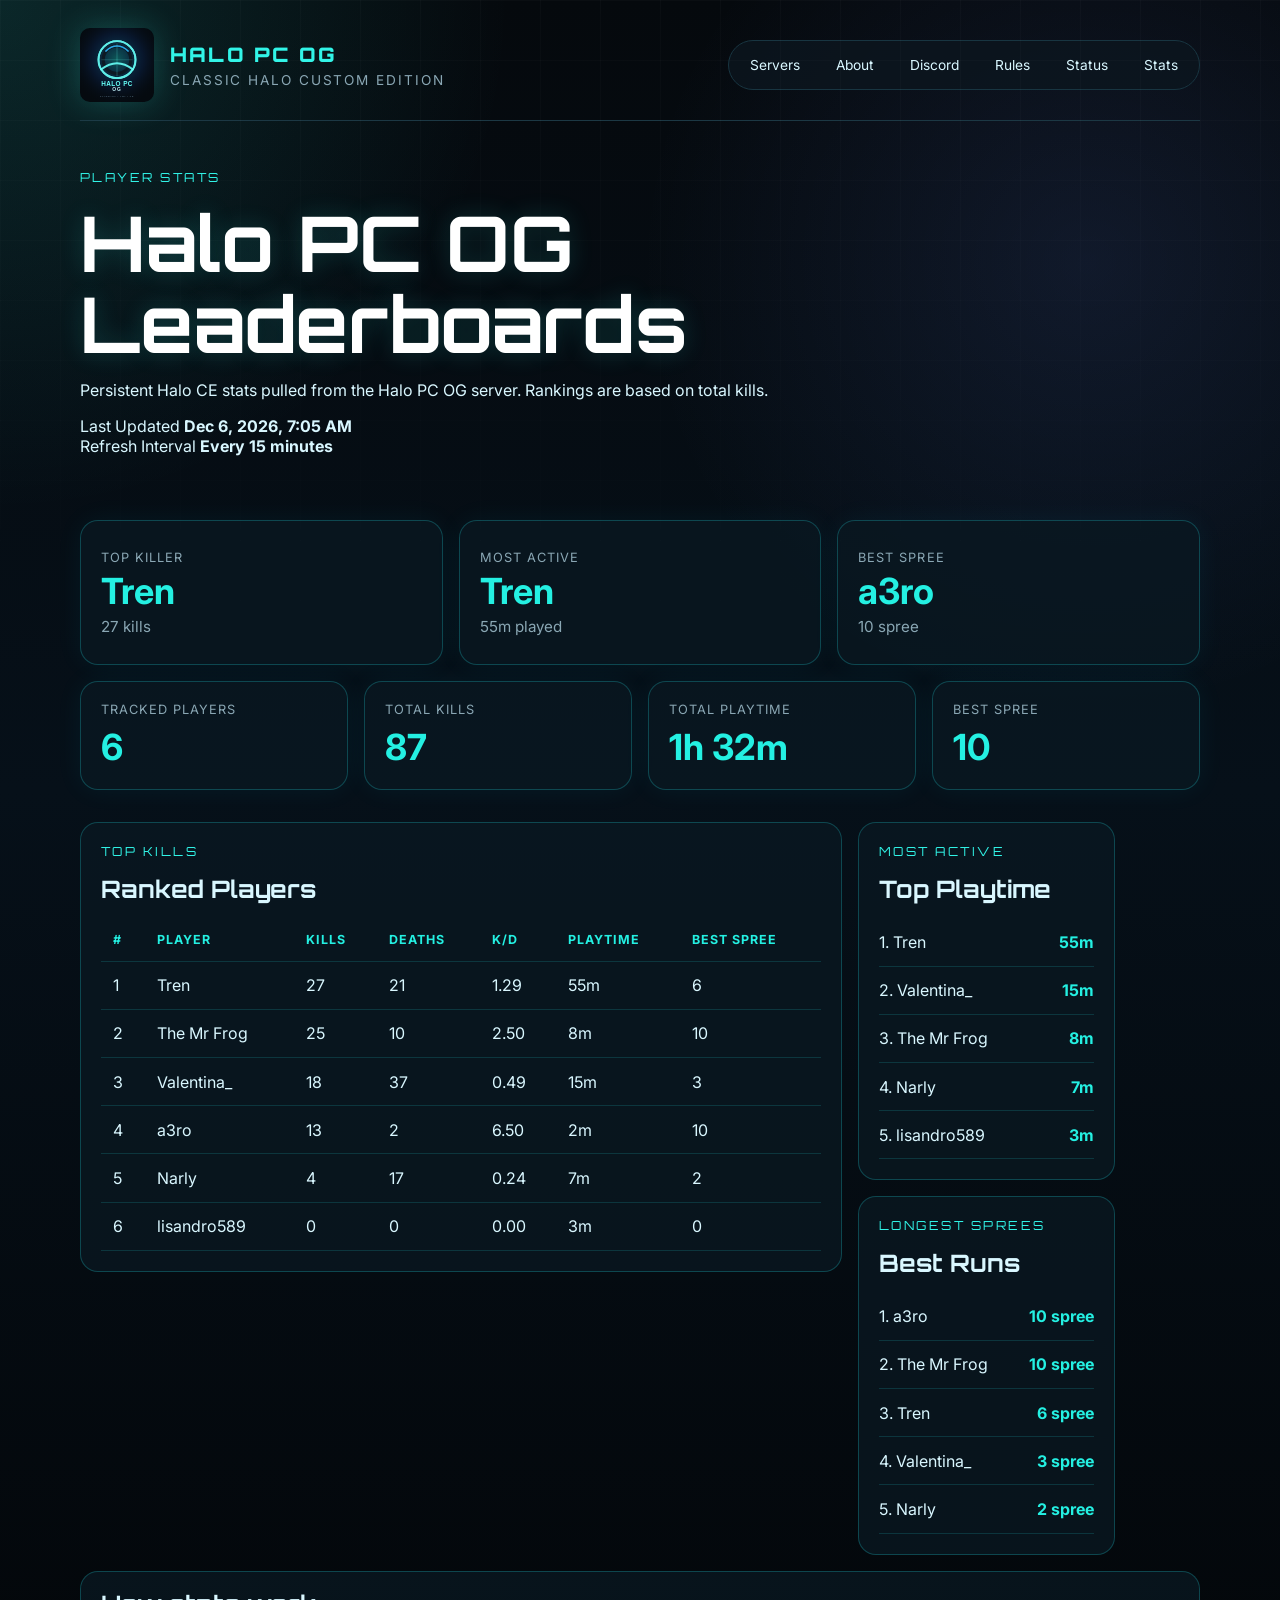
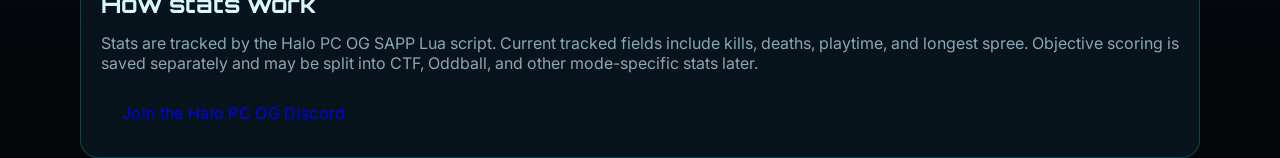
==== stats/index.html @ ada6a9de "Update index.html needed to make an adjustment to fix showing last update and next update on halopc." ====
<!DOCTYPE html>
<html lang="en">
<head>
  <meta charset="utf-8" />
  <meta name="viewport" content="width=device-width, initial-scale=1" />
  <title>Halo PC OG Stats | Halo CE Leaderboards</title>
  <meta name="description" content="Halo PC OG player stats and leaderboards for Halo Custom Edition. View top kills, playtime, longest sprees, and player rankings." />
  <link rel="icon" href="../assets/favicon.svg" type="image/svg+xml" />
  <link rel="stylesheet" href="../styles.css?v=10" />
</head>
<body>
  <div class="page">
    <header class="site-header">
      <a class="brand" href="../#home" aria-label="Halo PC OG home">
        <img src="../assets/halo-pc-og-logo.svg" alt="Halo PC OG logo" />
        <div>
          <span class="brand-title">HALO PC OG</span>
          <span class="brand-subtitle">Classic Halo Custom Edition</span>
        </div>
      </a>

      <nav class="nav">
        <a href="../#servers">Servers</a>
        <a href="../#about">About</a>
        <a href="../#discord">Discord</a>
        <a href="../#rules">Rules</a>
        <a href="../#status">Status</a>
        <a href="./">Stats</a>
      </nav>
    </header>

    <main>
      <section class="section stats-hero">
        <p class="eyebrow">PLAYER STATS</p>
        <h1>Halo PC OG Leaderboards</h1>
        <p class="section-copy">
          Persistent Halo CE stats pulled from the Halo PC OG server. Rankings are based on total kills.
        </p>

        <div class="stats-update-box" aria-label="Stats update information">
          <div>
            <span class="update-label">Last Updated</span>
            <strong id="lastUpdated">Loading...</strong>
          </div>
          <div>
            <span class="update-label">Refresh Interval</span>
            <strong>Every 15 minutes</strong>
          </div>
        </div>
      </section>

      <section class="stats-highlight-grid" aria-label="Top player highlights">
        <article class="stat-card highlight-card">
          <span class="stat-label">Top Killer</span>
          <strong id="topKillerName">-</strong>
          <span id="topKillerValue" class="stat-detail">0 kills</span>
        </article>
        <article class="stat-card highlight-card">
          <span class="stat-label">Most Active</span>
          <strong id="topPlaytimeName">-</strong>
          <span id="topPlaytimeValue" class="stat-detail">0m played</span>
        </article>
        <article class="stat-card highlight-card">
          <span class="stat-label">Best Spree</span>
          <strong id="topSpreeName">-</strong>
          <span id="topSpreeValue" class="stat-detail">0 spree</span>
        </article>
      </section>

      <section class="stats-summary-grid compact-summary" aria-label="Stats summary">
        <article class="stat-card">
          <span class="stat-label">Tracked Players</span>
          <strong id="trackedPlayers">0</strong>
        </article>
        <article class="stat-card">
          <span class="stat-label">Total Kills</span>
          <strong id="totalKills">0</strong>
        </article>
        <article class="stat-card">
          <span class="stat-label">Total Playtime</span>
          <strong id="totalPlaytime">0m</strong>
        </article>
        <article class="stat-card">
          <span class="stat-label">Best Spree</span>
          <strong id="bestSpree">0</strong>
        </article>
      </section>

      <section class="leaderboard-grid">
        <article class="panel">
          <div class="panel-heading">
            <p class="eyebrow">TOP KILLS</p>
            <h2>Ranked Players</h2>
          </div>
          <div class="table-wrap">
            <table class="stats-table">
              <thead>
                <tr>
                  <th>#</th>
                  <th>Player</th>
                  <th>Kills</th>
                  <th>Deaths</th>
                  <th>K/D</th>
                  <th>Playtime</th>
                  <th>Best Spree</th>
                </tr>
              </thead>
              <tbody id="killsTable">
                <tr><td colspan="7">Loading stats...</td></tr>
              </tbody>
            </table>
          </div>
        </article>

        <article class="panel">
          <div class="panel-heading">
            <p class="eyebrow">MOST ACTIVE</p>
            <h2>Top Playtime</h2>
          </div>
          <ol id="playtimeList" class="rank-list">
            <li>Loading stats...</li>
          </ol>
        </article>

        <article class="panel">
          <div class="panel-heading">
            <p class="eyebrow">LONGEST SPREES</p>
            <h2>Best Runs</h2>
          </div>
          <ol id="spreeList" class="rank-list">
            <li>Loading stats...</li>
          </ol>
        </article>
      </section>

      <section class="panel stats-note">
        <h2>How stats work</h2>
        <p>
          Stats are tracked by the Halo PC OG SAPP Lua script. Current tracked fields include kills,
          deaths, playtime, and longest spree. Objective scoring is saved separately and may be split
          into CTF, Oddball, and other mode-specific stats later.
        </p>
        <a class="button" href="../#discord">Join the Halo PC OG Discord</a>
      </section>
    </main>
  </div>

  <script>
    const STATS_URL = "../halopcog_stats.json";

    function formatNumber(value) {
      return new Intl.NumberFormat("en-US").format(value || 0);
    }

    function formatTime(seconds) {
      seconds = Number(seconds) || 0;
      const hours = Math.floor(seconds / 3600);
      const minutes = Math.floor((seconds % 3600) / 60);

      if (hours > 0) {
        return `${hours}h ${minutes}m`;
      }

      return `${minutes}m`;
    }

    function kd(kills, deaths) {
      kills = Number(kills) || 0;
      deaths = Number(deaths) || 0;

      if (deaths === 0 && kills > 0) return kills.toFixed(2);
      if (deaths === 0) return "0.00";

      return (kills / deaths).toFixed(2);
    }

    function toRows(data) {
      const players = data.players || {};

      return Object.entries(players).map(([name, stats]) => ({
        name,
        kills: Number(stats.kills) || 0,
        deaths: Number(stats.deaths) || 0,
        scores: Number(stats.scores) || 0,
        playtime: Number(stats.playtime) || 0,
        longest_spree: Number(stats.longest_spree) || 0
      }));
    }

    function renderStats(rows) {
      const sortedKills = [...rows].sort((a, b) => b.kills - a.kills || a.name.localeCompare(b.name));
      const sortedPlaytime = [...rows].sort((a, b) => b.playtime - a.playtime || a.name.localeCompare(b.name));
      const sortedSpree = [...rows].sort((a, b) => b.longest_spree - a.longest_spree || a.name.localeCompare(b.name));

      const totalKills = rows.reduce((sum, row) => sum + row.kills, 0);
      const totalPlaytime = rows.reduce((sum, row) => sum + row.playtime, 0);
      const bestSpree = rows.reduce((max, row) => Math.max(max, row.longest_spree), 0);

      document.getElementById("trackedPlayers").textContent = formatNumber(rows.length);
      document.getElementById("totalKills").textContent = formatNumber(totalKills);
      document.getElementById("totalPlaytime").textContent = formatTime(totalPlaytime);
      document.getElementById("bestSpree").textContent = formatNumber(bestSpree);

      const topKiller = sortedKills[0];
      const topActive = sortedPlaytime[0];
      const topSpree = sortedSpree[0];

      document.getElementById("topKillerName").textContent = topKiller ? topKiller.name : "-";
      document.getElementById("topKillerValue").textContent = topKiller ? `${formatNumber(topKiller.kills)} kills` : "0 kills";

      document.getElementById("topPlaytimeName").textContent = topActive ? topActive.name : "-";
      document.getElementById("topPlaytimeValue").textContent = topActive ? `${formatTime(topActive.playtime)} played` : "0m played";

      document.getElementById("topSpreeName").textContent = topSpree ? topSpree.name : "-";
      document.getElementById("topSpreeValue").textContent = topSpree ? `${formatNumber(topSpree.longest_spree)} spree` : "0 spree";

      const table = document.getElementById("killsTable");
      table.innerHTML = "";

      if (sortedKills.length === 0) {
        table.innerHTML = '<tr><td colspan="7">No stats recorded yet.</td></tr>';
      } else {
        sortedKills.slice(0, 25).forEach((row, index) => {
          const tr = document.createElement("tr");
          tr.innerHTML = `
            <td>${index + 1}</td>
            <td>${row.name}</td>
            <td>${formatNumber(row.kills)}</td>
            <td>${formatNumber(row.deaths)}</td>
            <td>${kd(row.kills, row.deaths)}</td>
            <td>${formatTime(row.playtime)}</td>
            <td>${formatNumber(row.longest_spree)}</td>
          `;
          table.appendChild(tr);
        });
      }

      renderRankList("playtimeList", sortedPlaytime, row => formatTime(row.playtime));
      renderRankList("spreeList", sortedSpree, row => `${formatNumber(row.longest_spree)} spree`);
    }

    function renderRankList(id, rows, valueFormatter) {
      const list = document.getElementById(id);
      list.innerHTML = "";

      if (rows.length === 0) {
        const li = document.createElement("li");
        li.textContent = "No stats recorded yet.";
        list.appendChild(li);
        return;
      }

      rows.slice(0, 5).forEach((row, index) => {
        const li = document.createElement("li");
        li.innerHTML = `<span>${index + 1}. ${row.name}</span><strong>${valueFormatter(row)}</strong>`;
        list.appendChild(li);
      });
    }

    function renderLastUpdated(response) {
      const lastModified = response.headers.get("Last-Modified");
      const target = document.getElementById("lastUpdated");

      if (!target) return;

      if (lastModified) {
        const date = new Date(lastModified);
        target.textContent = date.toLocaleString(undefined, {
          year: "numeric",
          month: "short",
          day: "numeric",
          hour: "numeric",
          minute: "2-digit"
        });
      } else {
        target.textContent = "Recently";
      }
    }

    fetch(STATS_URL, { cache: "no-store" })
      .then(response => {
        if (!response.ok) {
          throw new Error("Could not load halopcog_stats.json");
        }

        renderLastUpdated(response);
        return response.json();
      })
      .then(data => renderStats(toRows(data)))
      .catch(error => {
        const lastUpdated = document.getElementById("lastUpdated");
        if (lastUpdated) {
          lastUpdated.textContent = "Unavailable";
        }

        document.getElementById("killsTable").innerHTML = '<tr><td colspan="7">Stats could not be loaded yet.</td></tr>';
        document.getElementById("playtimeList").innerHTML = "<li>Stats could not be loaded yet.</li>";
        document.getElementById("spreeList").innerHTML = "<li>Stats could not be loaded yet.</li>";
        console.error(error);
      });
  </script>
</body>
</html>
---- styles.css ----
@import url('https://fonts.googleapis.com/css2?family=Orbitron:wght@500;700;900&family=Inter:wght@400;500;700;800&display=swap');

:root{--bg:#05090d;--panel:#0b131a;--panel-2:#101b25;--border:#1d5663;--border-soft:#183541;--cyan:#31f4e7;--cyan-2:#2aaee8;--blue:#6d8cff;--text:#d9f7ff;--muted:#8aa7b4;--white:#ffffff}
*{box-sizing:border-box}
html{scroll-behavior:smooth}
body{margin:0;background:radial-gradient(circle at top left,rgba(49,244,231,.13),transparent 32rem),radial-gradient(circle at 85% 15%,rgba(109,140,255,.11),transparent 28rem),linear-gradient(180deg,#05090d 0%,#061019 45%,#030609 100%);color:var(--text);font-family:Inter,system-ui,-apple-system,Segoe UI,sans-serif;min-height:100vh}
body:before{content:"";position:fixed;inset:0;pointer-events:none;background-image:linear-gradient(rgba(255,255,255,.03) 1px,transparent 1px),linear-gradient(90deg,rgba(255,255,255,.03) 1px,transparent 1px);background-size:60px 60px;mask-image:linear-gradient(to bottom,rgba(0,0,0,.7),transparent 80%)}
.page{width:min(1120px,calc(100% - 32px));margin:0 auto}
.site-header{display:flex;align-items:center;justify-content:space-between;padding:28px 0 18px;border-bottom:1px solid var(--border-soft)}
.brand{display:flex;gap:16px;align-items:center;color:inherit;text-decoration:none}
.brand img{width:74px;height:74px;filter:drop-shadow(0 0 16px rgba(49,244,231,.22))}
.brand-title{display:block;color:var(--cyan);font-family:Orbitron,sans-serif;font-weight:900;letter-spacing:.11em;font-size:1.25rem}
.brand-subtitle{display:block;color:var(--muted);margin-top:5px;font-size:.85rem;text-transform:uppercase;letter-spacing:.14em}
.nav{display:flex;align-items:center;gap:8px;background:rgba(12,22,31,.8);border:1px solid var(--border-soft);padding:7px;border-radius:999px}
.nav a{color:var(--text);text-decoration:none;padding:9px 14px;border-radius:999px;font-size:.86rem;transition:.18s ease;white-space:nowrap}
.nav a:hover{background:rgba(49,244,231,.14);color:var(--cyan)}
.hero{padding:54px 0 38px}
.hero-wide .hero-copy{max-width:100%;width:100%}
.hero-copy{border:1px solid var(--border);background:linear-gradient(135deg,rgba(11,19,26,.92),rgba(10,16,23,.72));border-radius:22px;padding:42px;box-shadow:0 0 0 1px rgba(49,244,231,.04),0 24px 70px rgba(0,0,0,.35)}
.eyebrow{color:var(--cyan);text-transform:uppercase;letter-spacing:.2em;font-family:Orbitron,sans-serif;font-size:.78rem;margin:0 0 18px}
h1,h2,h3{font-family:Orbitron,sans-serif;line-height:1.05;margin:0}
h1{font-size:clamp(2.4rem,6vw,5rem);color:var(--white);text-shadow:0 0 24px rgba(49,244,231,.18)}
.lead{max-width:720px;color:#b9d2dc;font-size:1.12rem;line-height:1.7;margin:22px 0 0}
.actions{display:flex;gap:14px;flex-wrap:wrap;margin-top:30px}
.actions.compact{margin-top:18px}
.button{display:inline-flex;align-items:center;justify-content:center;text-decoration:none;border-radius:999px;padding:13px 20px;font-weight:800;letter-spacing:.02em;border:1px solid transparent;cursor:pointer;font:inherit}
.button.primary{background:linear-gradient(135deg,var(--cyan),var(--cyan-2));color:#031014;box-shadow:0 0 24px rgba(49,244,231,.22)}
.button.secondary{border-color:var(--border);color:var(--text);background:rgba(255,255,255,.03)}
.server-card,.feature,.panel,.discord-cta{border:1px solid var(--border-soft);background:linear-gradient(180deg,rgba(16,27,37,.88),rgba(8,14,20,.9));border-radius:18px}
.hint,.muted{color:var(--muted);line-height:1.55}
.section{padding:32px 0}
.section-heading{margin-bottom:20px}
.section-heading span{color:var(--blue);font-family:Orbitron,sans-serif;text-transform:uppercase;letter-spacing:.14em;font-weight:800;font-size:.86rem}
.section-heading h2{margin-top:8px;color:var(--text);font-size:clamp(1.6rem,3vw,2.4rem)}
.status-layout,.server-grid,.discord-layout{display:grid;grid-template-columns:1.1fr .9fr;gap:18px;align-items:start}
.server-card{padding:24px}
.server-card h3{color:var(--cyan);margin-bottom:10px}
.server-card.ghost{opacity:.78;border-style:dashed}
.tracker-card{overflow:hidden}
.gt-banner{display:inline-block;max-width:100%;margin-top:14px;border-radius:10px;overflow:hidden;border:1px solid var(--border-soft);background:#050b10}
.gt-banner img{display:block;max-width:100%;height:auto}
.server-ip-row{display:flex;gap:12px;align-items:center;flex-wrap:wrap;margin-top:16px;color:var(--muted)}
.server-ip-row code{color:var(--cyan);background:#050b10;border:1px solid var(--border-soft);border-radius:999px;padding:8px 12px;font-family:Consolas,monospace}
dl{display:grid;gap:12px;margin:18px 0 0}
dl div{display:flex;justify-content:space-between;gap:16px;border-top:1px solid var(--border-soft);padding-top:12px}
dt{color:var(--muted)}
dd{margin:0;text-align:right;color:var(--text);font-weight:700}
.panel{padding:30px}
.copy-block{color:#bfd8e2;line-height:1.75;font-size:1.02rem}
.copy-block p:first-child{color:var(--cyan);font-weight:800}
.feature-grid{display:grid;grid-template-columns:repeat(3,1fr);gap:16px}
.feature{padding:22px;min-height:145px}
.feature strong{display:block;color:var(--cyan);font-family:Orbitron,sans-serif;margin-bottom:12px}
.feature span{color:var(--muted);line-height:1.55}
.discord-section .server-card{min-height:260px}
.discord-widget{width:100%;min-height:500px;border:1px solid var(--border-soft);border-radius:18px;background:#101319}
.rules{display:grid;gap:10px;color:#bfd8e2}
.rules p{margin:0;border-left:3px solid var(--cyan);padding:8px 0 8px 14px;background:rgba(49,244,231,.04)}
.discord-cta{text-align:center;padding:44px 24px;margin:34px 0 22px}
.discord-cta h2{font-size:2rem}
.discord-cta p{color:var(--muted);max-width:620px;margin:14px auto 24px;line-height:1.65}
.footer{display:flex;justify-content:space-between;gap:16px;border-top:1px solid var(--border-soft);padding:24px 0 36px;color:var(--muted);font-size:.9rem}
@media (max-width:860px){.site-header{align-items:flex-start;flex-direction:column;gap:18px}.nav{width:100%;overflow:auto;justify-content:flex-start}.hero-copy{padding:30px}.status-layout,.server-grid,.feature-grid,.discord-layout{grid-template-columns:1fr}dl div{flex-direction:column;gap:4px}dd{text-align:left}}
@media (max-width:520px){.page{width:min(100% - 20px,1120px)}.brand img{width:58px;height:58px}.brand-title{font-size:1rem}.hero-copy,.panel{padding:22px}}


/* Stats page */
.stats-hero {
  padding-top: 3rem;
}

.stats-summary-grid {
  display: grid;
  grid-template-columns: repeat(4, minmax(0, 1fr));
  gap: 1rem;
  margin: 2rem 0;
}

.stat-card {
  border: 1px solid rgba(32, 220, 226, 0.25);
  background: rgba(10, 24, 34, 0.75);
  border-radius: 18px;
  padding: 1.25rem;
  box-shadow: 0 0 28px rgba(0, 224, 255, 0.06);
}

.stat-label {
  display: block;
  color: var(--muted, #9fb8c8);
  font-size: 0.8rem;
  letter-spacing: 0.08em;
  text-transform: uppercase;
  margin-bottom: 0.5rem;
}

.stat-card strong {
  color: var(--accent, #24f0e2);
  font-size: clamp(1.5rem, 3vw, 2.25rem);
}

.leaderboard-grid {
  display: grid;
  grid-template-columns: 1.35fr 0.75fr;
  gap: 1rem;
  align-items: start;
}

.leaderboard-grid .panel:first-child {
  grid-row: span 2;
}

.panel {
  border: 1px solid rgba(32, 220, 226, 0.25);
  background: rgba(10, 24, 34, 0.75);
  border-radius: 18px;
  padding: 1.25rem;
}

.panel-heading h2 {
  margin: 0 0 1rem;
}

.table-wrap {
  overflow-x: auto;
}

.stats-table {
  width: 100%;
  border-collapse: collapse;
  min-width: 720px;
}

.stats-table th,
.stats-table td {
  padding: 0.85rem 0.75rem;
  text-align: left;
  border-bottom: 1px solid rgba(32, 220, 226, 0.16);
}

.stats-table th {
  color: var(--accent, #24f0e2);
  font-size: 0.78rem;
  letter-spacing: 0.08em;
  text-transform: uppercase;
}

.stats-table td {
  color: var(--text, #e7fbff);
}

.rank-list {
  list-style: none;
  padding: 0;
  margin: 0;
}

.rank-list li {
  display: flex;
  justify-content: space-between;
  gap: 1rem;
  border-bottom: 1px solid rgba(32, 220, 226, 0.16);
  padding: 0.85rem 0;
  color: var(--text, #e7fbff);
}

.rank-list li strong {
  color: var(--accent, #24f0e2);
  white-space: nowrap;
}

.stats-note {
  margin-top: 1rem;
}

.stats-note p {
  color: var(--muted, #9fb8c8);
}

@media (max-width: 900px) {
  .stats-summary-grid,
  .leaderboard-grid {
    grid-template-columns: 1fr;
  }

  .leaderboard-grid .panel:first-child {
    grid-row: auto;
  }
}


.stats-highlight-grid {
  display: grid;
  grid-template-columns: repeat(3, minmax(0, 1fr));
  gap: 1rem;
  margin: 2rem 0 1rem;
}

.highlight-card {
  min-height: 145px;
  display: flex;
  flex-direction: column;
  justify-content: center;
}

.highlight-card strong {
  display: block;
  margin-bottom: 0.4rem;
  line-height: 1.05;
}

.stat-detail {
  color: var(--muted, #9fb8c8);
  font-size: 0.95rem;
}

.compact-summary {
  margin-top: 1rem;
}

@media (max-width: 900px) {
  .stats-highlight-grid {
    grid-template-columns: 1fr;
  }

.stats-update-box {
    margin: 20px 0;
    padding: 12px 18px;
    border: 1px solid rgba(0,255,255,.2);
    border-radius: 8px;
    background: rgba(0,255,255,.03);
    color: #bff;
    font-size: 14px;
    line-height: 1.8;
}
}
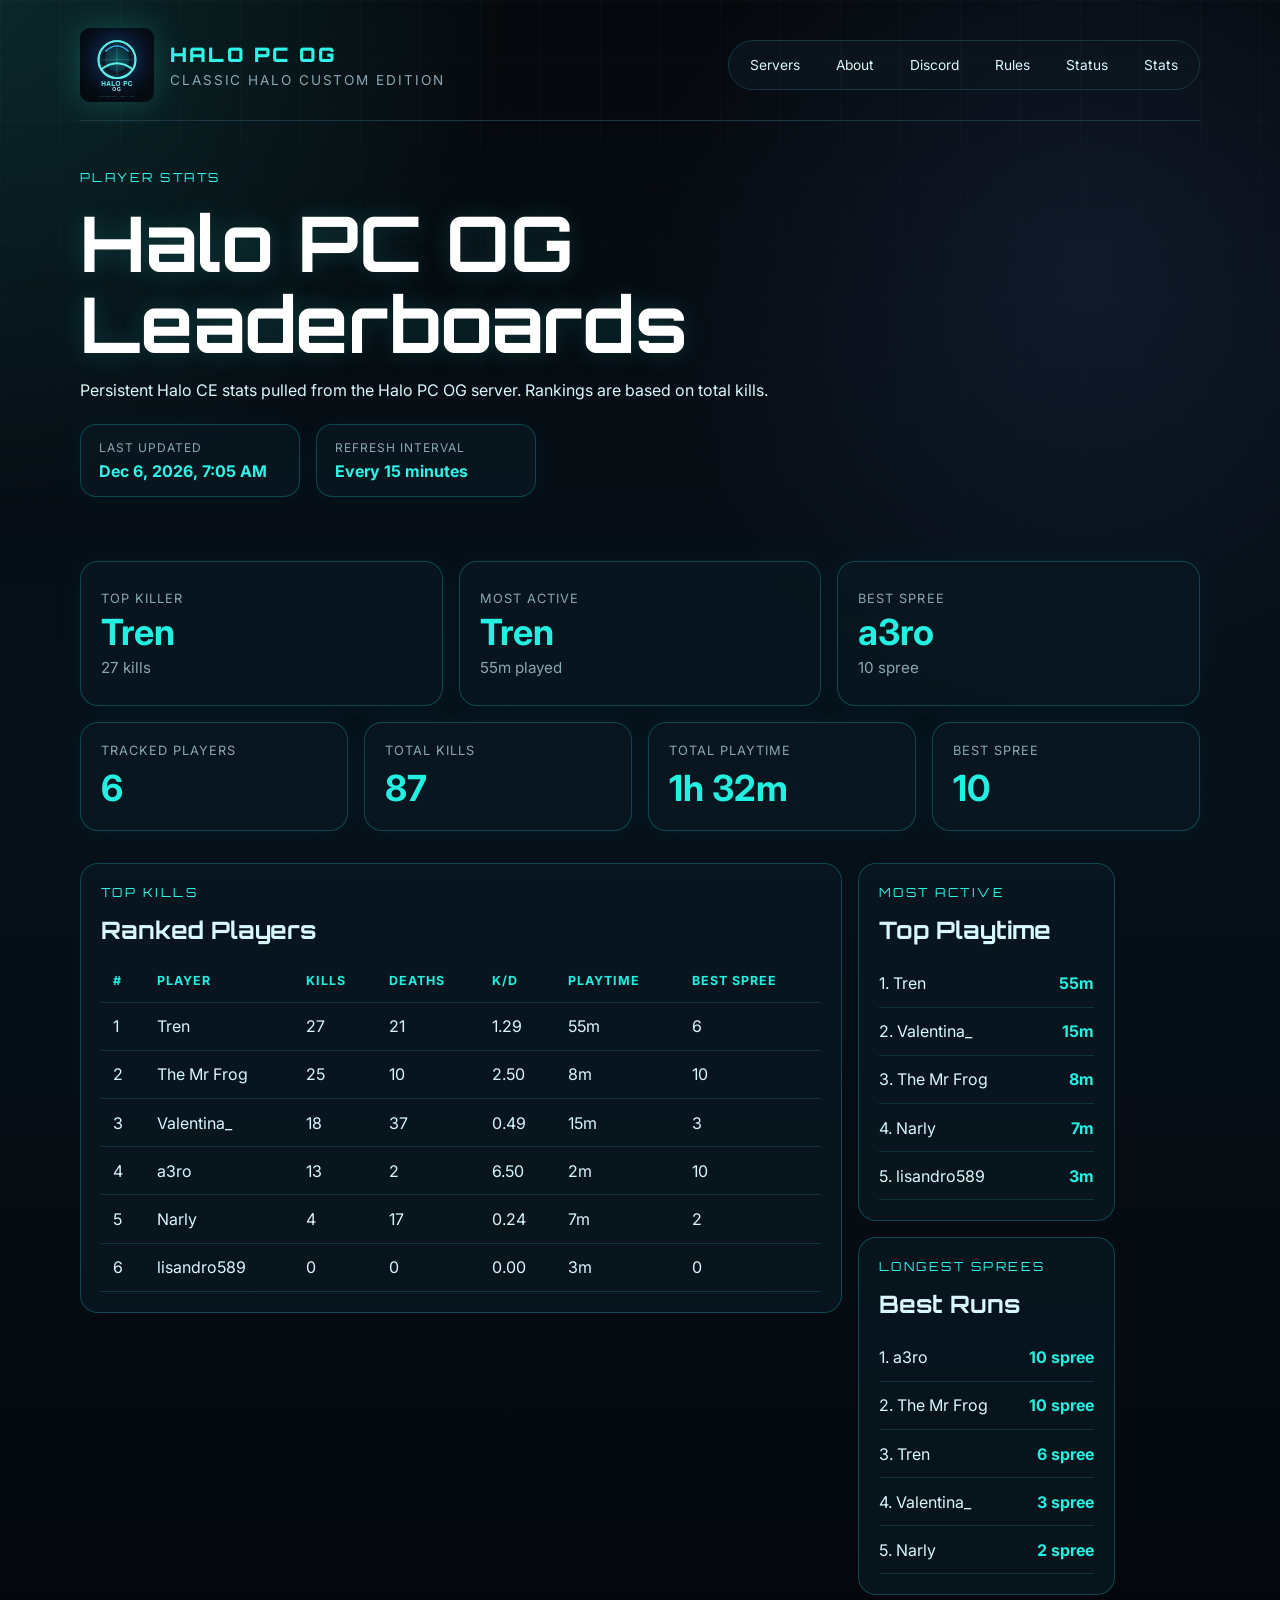
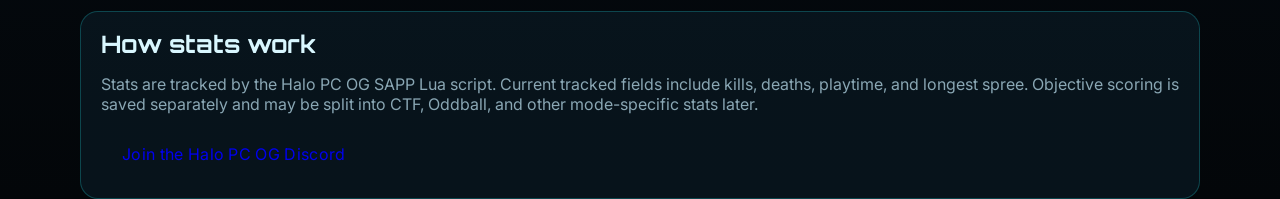
==== commit a09c0562: "Update index.html changed to update cache for css formatting." ====
--- a/stats/index.html
+++ b/stats/index.html
@@ -6,7 +6,7 @@
   <title>Halo PC OG Stats | Halo CE Leaderboards</title>
   <meta name="description" content="Halo PC OG player stats and leaderboards for Halo Custom Edition. View top kills, playtime, longest sprees, and player rankings." />
   <link rel="icon" href="../assets/favicon.svg" type="image/svg+xml" />
-  <link rel="stylesheet" href="../styles.css?v=10" />
+  <link rel="stylesheet" href="../styles.css?v=12" />
 </head>
 <body>
   <div class="page">
--- a/styles.css
+++ b/styles.css
@@ -221,15 +221,46 @@
   .stats-highlight-grid {
     grid-template-columns: 1fr;
   }
+}
+
 
 .stats-update-box {
-    margin: 20px 0;
-    padding: 12px 18px;
-    border: 1px solid rgba(0,255,255,.2);
-    border-radius: 8px;
-    background: rgba(0,255,255,.03);
-    color: #bff;
-    font-size: 14px;
-    line-height: 1.8;
-}
-}
+  display: flex;
+  gap: 1rem;
+  flex-wrap: wrap;
+  margin: 1.5rem 0 0;
+}
+
+.stats-update-box > div {
+  border: 1px solid rgba(32, 220, 226, 0.25);
+  background: rgba(10, 24, 34, 0.75);
+  border-radius: 16px;
+  padding: 0.95rem 1.15rem;
+  min-width: 220px;
+  box-shadow: 0 0 24px rgba(0, 224, 255, 0.05);
+}
+
+.update-label {
+  display: block;
+  color: var(--muted, #9fb8c8);
+  font-size: 0.75rem;
+  letter-spacing: 0.08em;
+  text-transform: uppercase;
+  margin-bottom: 0.35rem;
+}
+
+.stats-update-box strong {
+  color: var(--cyan, #31f4e7);
+  font-size: 1rem;
+}
+
+@media (max-width: 520px) {
+  .stats-update-box {
+    flex-direction: column;
+  }
+
+  .stats-update-box > div {
+    width: 100%;
+    min-width: 0;
+  }
+}
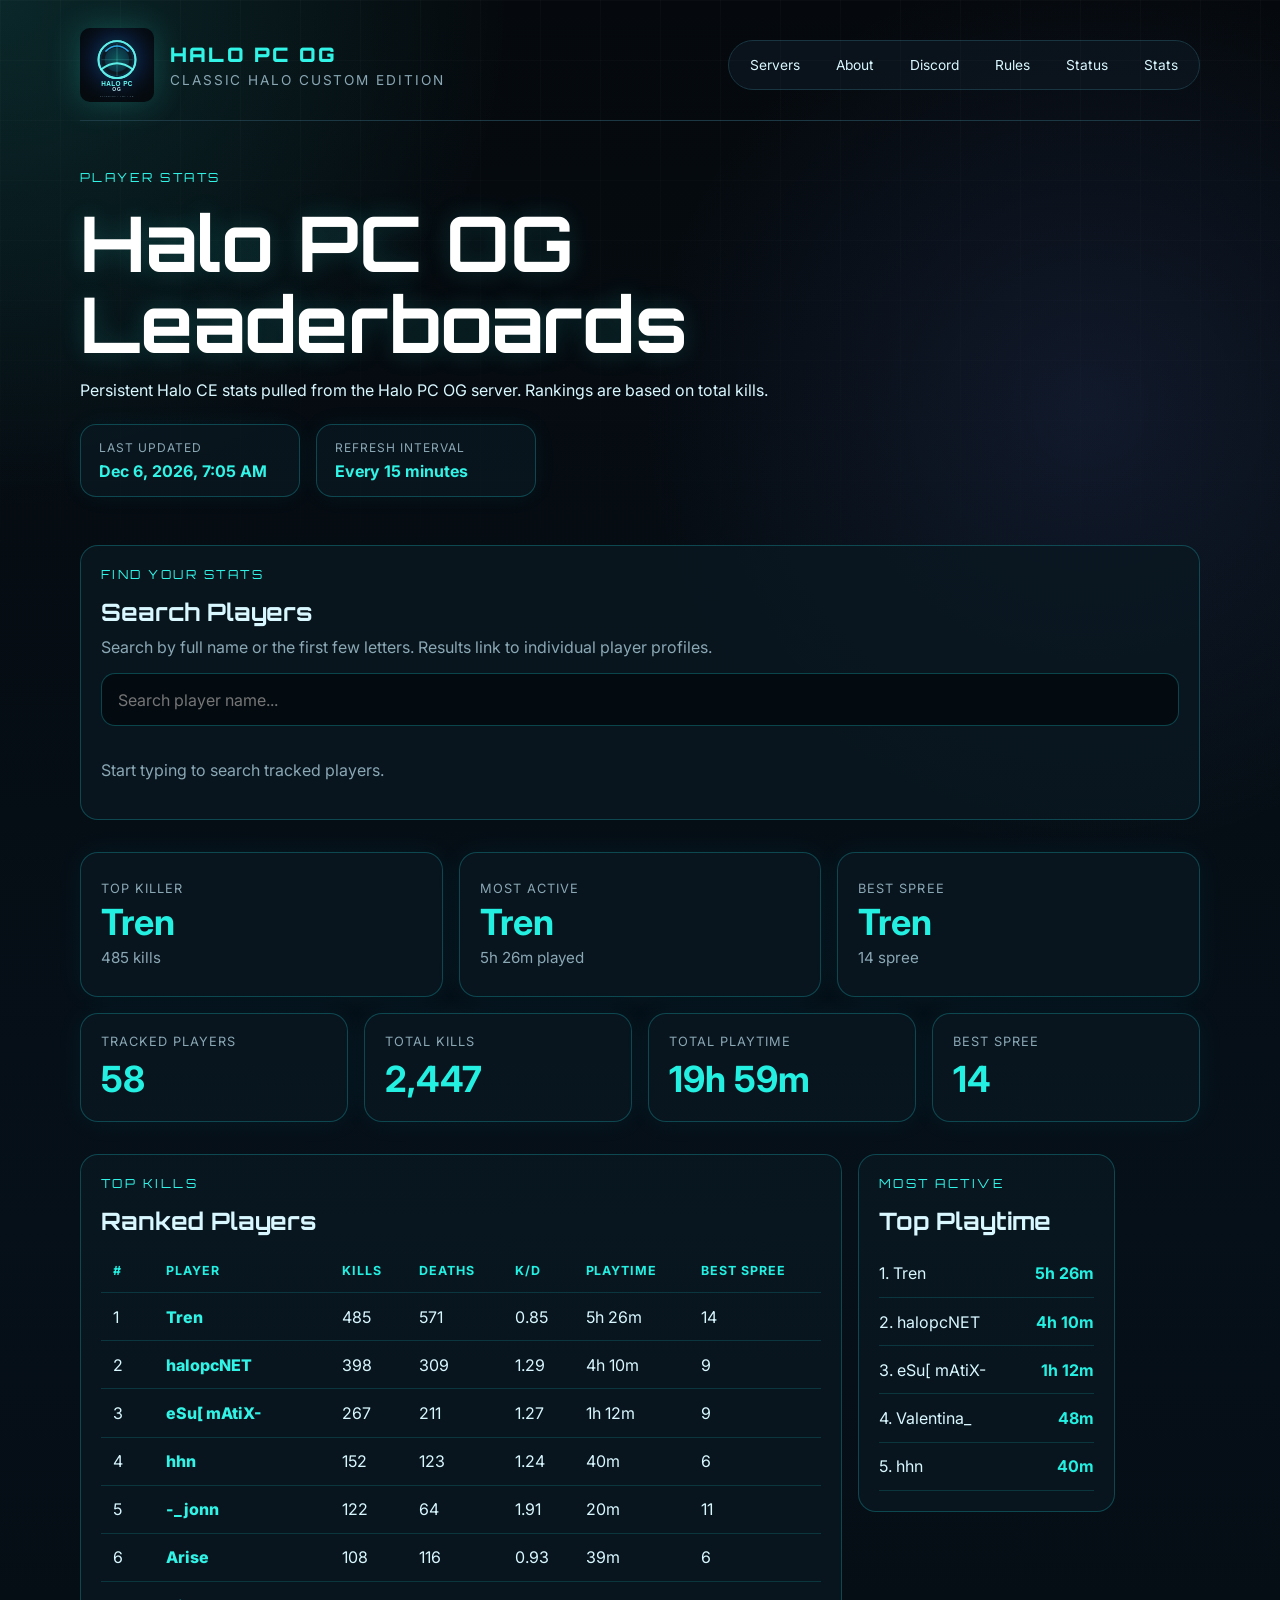
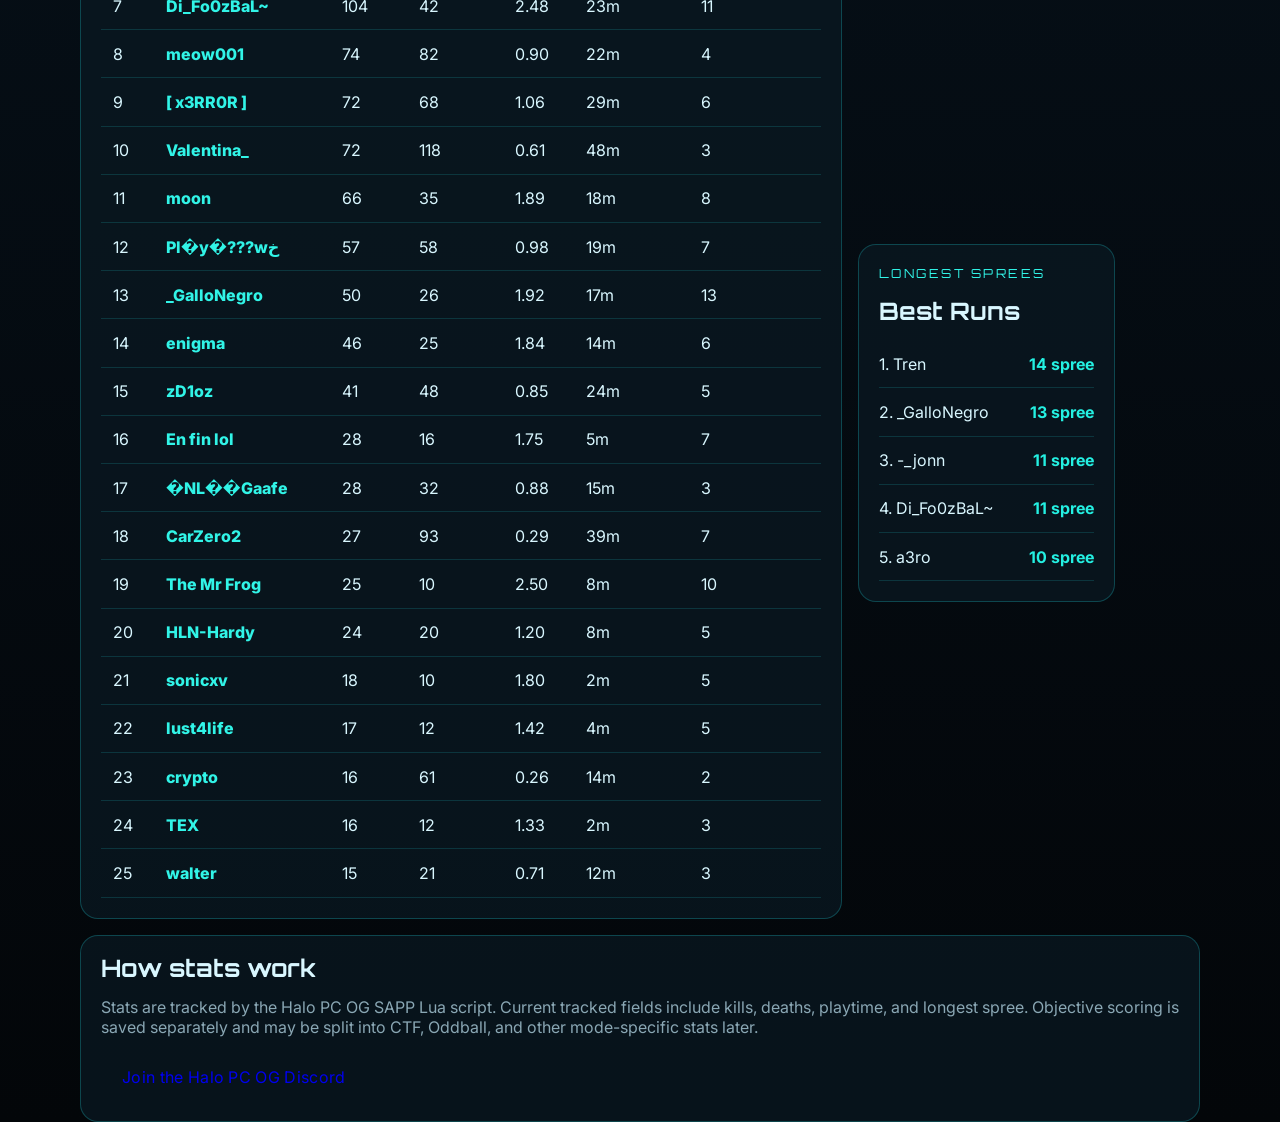
==== commit 7e4bb1d8: "Add files via upload" ====
--- a/stats/index.html
+++ b/stats/index.html
@@ -6,7 +6,7 @@
   <title>Halo PC OG Stats | Halo CE Leaderboards</title>
   <meta name="description" content="Halo PC OG player stats and leaderboards for Halo Custom Edition. View top kills, playtime, longest sprees, and player rankings." />
   <link rel="icon" href="../assets/favicon.svg" type="image/svg+xml" />
-  <link rel="stylesheet" href="../styles.css?v=12" />
+  <link rel="stylesheet" href="../styles.css?v=13" />
 </head>
 <body>
   <div class="page">
@@ -46,6 +46,22 @@
             <span class="update-label">Refresh Interval</span>
             <strong>Every 15 minutes</strong>
           </div>
+        </div>
+      </section>
+
+      <section class="panel player-search-panel" aria-label="Player search">
+        <div class="panel-heading">
+          <p class="eyebrow">FIND YOUR STATS</p>
+          <h2>Search Players</h2>
+        </div>
+        <p class="search-help">
+          Search by full name or the first few letters. Results link to individual player profiles.
+        </p>
+        <div class="player-search-row">
+          <input id="playerSearch" class="player-search-input" type="search" placeholder="Search player name..." autocomplete="off" />
+        </div>
+        <div id="playerSearchResults" class="player-search-results">
+          <p class="muted">Start typing to search tracked players.</p>
         </div>
       </section>
 
@@ -174,6 +190,19 @@
       return (kills / deaths).toFixed(2);
     }
 
+    function escapeHtml(value) {
+      return String(value)
+        .replaceAll("&", "&amp;")
+        .replaceAll("<", "&lt;")
+        .replaceAll(">", "&gt;")
+        .replaceAll('"', "&quot;")
+        .replaceAll("'", "&#039;");
+    }
+
+    function playerProfileUrl(name) {
+      return "./player/?name=" + encodeURIComponent(name);
+    }
+
     function toRows(data) {
       const players = data.players || {};
 
@@ -224,7 +253,7 @@
           const tr = document.createElement("tr");
           tr.innerHTML = `
             <td>${index + 1}</td>
-            <td>${row.name}</td>
+            <td><a class="player-link" href="${playerProfileUrl(row.name)}">${escapeHtml(row.name)}</a></td>
             <td>${formatNumber(row.kills)}</td>
             <td>${formatNumber(row.deaths)}</td>
             <td>${kd(row.kills, row.deaths)}</td>
@@ -237,6 +266,48 @@
 
       renderRankList("playtimeList", sortedPlaytime, row => formatTime(row.playtime));
       renderRankList("spreeList", sortedSpree, row => `${formatNumber(row.longest_spree)} spree`);
+      setupPlayerSearch(rows);
+    }
+
+    function setupPlayerSearch(rows) {
+      const input = document.getElementById("playerSearch");
+      const results = document.getElementById("playerSearchResults");
+
+      if (!input || !results) return;
+
+      function render(query) {
+        const q = query.trim().toLowerCase();
+
+        if (!q) {
+          results.innerHTML = '<p class="muted">Start typing to search tracked players.</p>';
+          return;
+        }
+
+        const startsWith = rows
+          .filter(row => row.name.toLowerCase().startsWith(q))
+          .sort((a, b) => a.name.localeCompare(b.name));
+
+        const contains = rows
+          .filter(row => !row.name.toLowerCase().startsWith(q) && row.name.toLowerCase().includes(q))
+          .sort((a, b) => a.name.localeCompare(b.name));
+
+        const matches = [...startsWith, ...contains].slice(0, 15);
+
+        if (matches.length === 0) {
+          results.innerHTML = '<p class="muted">No matching players found.</p>';
+          return;
+        }
+
+        results.innerHTML = matches.map(row => `
+          <a class="player-result" href="${playerProfileUrl(row.name)}">
+            <span class="player-result-name">${escapeHtml(row.name)}</span>
+            <span>${formatNumber(row.kills)} kills</span>
+            <span>${formatTime(row.playtime)}</span>
+          </a>
+        `).join("");
+      }
+
+      input.addEventListener("input", event => render(event.target.value));
     }
 
     function renderRankList(id, rows, valueFormatter) {
@@ -277,7 +348,7 @@
       }
     }
 
-    fetch(STATS_URL, { cache: "no-store" })
+    fetch(STATS_URL + "?v=" + Date.now(), { cache: "no-store" })
       .then(response => {
         if (!response.ok) {
           throw new Error("Could not load halopcog_stats.json");
--- a/styles.css
+++ b/styles.css
@@ -264,3 +264,127 @@
     min-width: 0;
   }
 }
+
+
+.player-search-panel {
+  margin: 1rem 0 2rem;
+}
+
+.search-help {
+  color: var(--muted, #9fb8c8);
+  margin: -0.25rem 0 1rem;
+}
+
+.player-search-row {
+  display: flex;
+  gap: 0.75rem;
+  margin-bottom: 1rem;
+}
+
+.player-search-input {
+  width: 100%;
+  border: 1px solid rgba(32, 220, 226, 0.28);
+  background: rgba(3, 10, 16, 0.85);
+  color: var(--text, #e7fbff);
+  border-radius: 14px;
+  padding: 0.95rem 1rem;
+  font: inherit;
+  outline: none;
+}
+
+.player-search-input:focus {
+  border-color: var(--cyan, #31f4e7);
+  box-shadow: 0 0 0 3px rgba(49, 244, 231, 0.08);
+}
+
+.player-search-results {
+  display: grid;
+  gap: 0.6rem;
+}
+
+.player-result {
+  display: grid;
+  grid-template-columns: 1fr auto auto;
+  gap: 1rem;
+  align-items: center;
+  border: 1px solid rgba(32, 220, 226, 0.18);
+  background: rgba(10, 24, 34, 0.48);
+  border-radius: 14px;
+  padding: 0.85rem 1rem;
+  color: var(--text, #e7fbff);
+  text-decoration: none;
+}
+
+.player-result:hover {
+  border-color: rgba(49, 244, 231, 0.5);
+  background: rgba(49, 244, 231, 0.07);
+}
+
+.player-result-name,
+.player-link {
+  color: var(--cyan, #31f4e7);
+  font-weight: 800;
+  text-decoration: none;
+}
+
+.player-link:hover {
+  text-decoration: underline;
+}
+
+.player-profile-hero h1 {
+  word-break: break-word;
+}
+
+.profile-stat-grid {
+  display: grid;
+  grid-template-columns: repeat(3, minmax(0, 1fr));
+  gap: 1rem;
+  margin: 1rem 0;
+}
+
+.profile-rank-grid {
+  grid-template-columns: 1fr 1fr;
+}
+
+.profile-rank-grid .panel:first-child {
+  grid-row: auto;
+}
+
+.profile-rank-list {
+  display: grid;
+  gap: 0.85rem;
+}
+
+.profile-rank-list div {
+  display: flex;
+  justify-content: space-between;
+  gap: 1rem;
+  border-bottom: 1px solid rgba(32, 220, 226, 0.16);
+  padding-bottom: 0.85rem;
+}
+
+.profile-rank-list span {
+  color: var(--muted, #9fb8c8);
+}
+
+.profile-rank-list strong {
+  color: var(--cyan, #31f4e7);
+}
+
+.similar-player-list {
+  display: grid;
+  gap: 0.6rem;
+  margin: 1rem 0;
+}
+
+@media (max-width: 900px) {
+  .profile-stat-grid,
+  .profile-rank-grid {
+    grid-template-columns: 1fr;
+  }
+
+  .player-result {
+    grid-template-columns: 1fr;
+    gap: 0.35rem;
+  }
+}
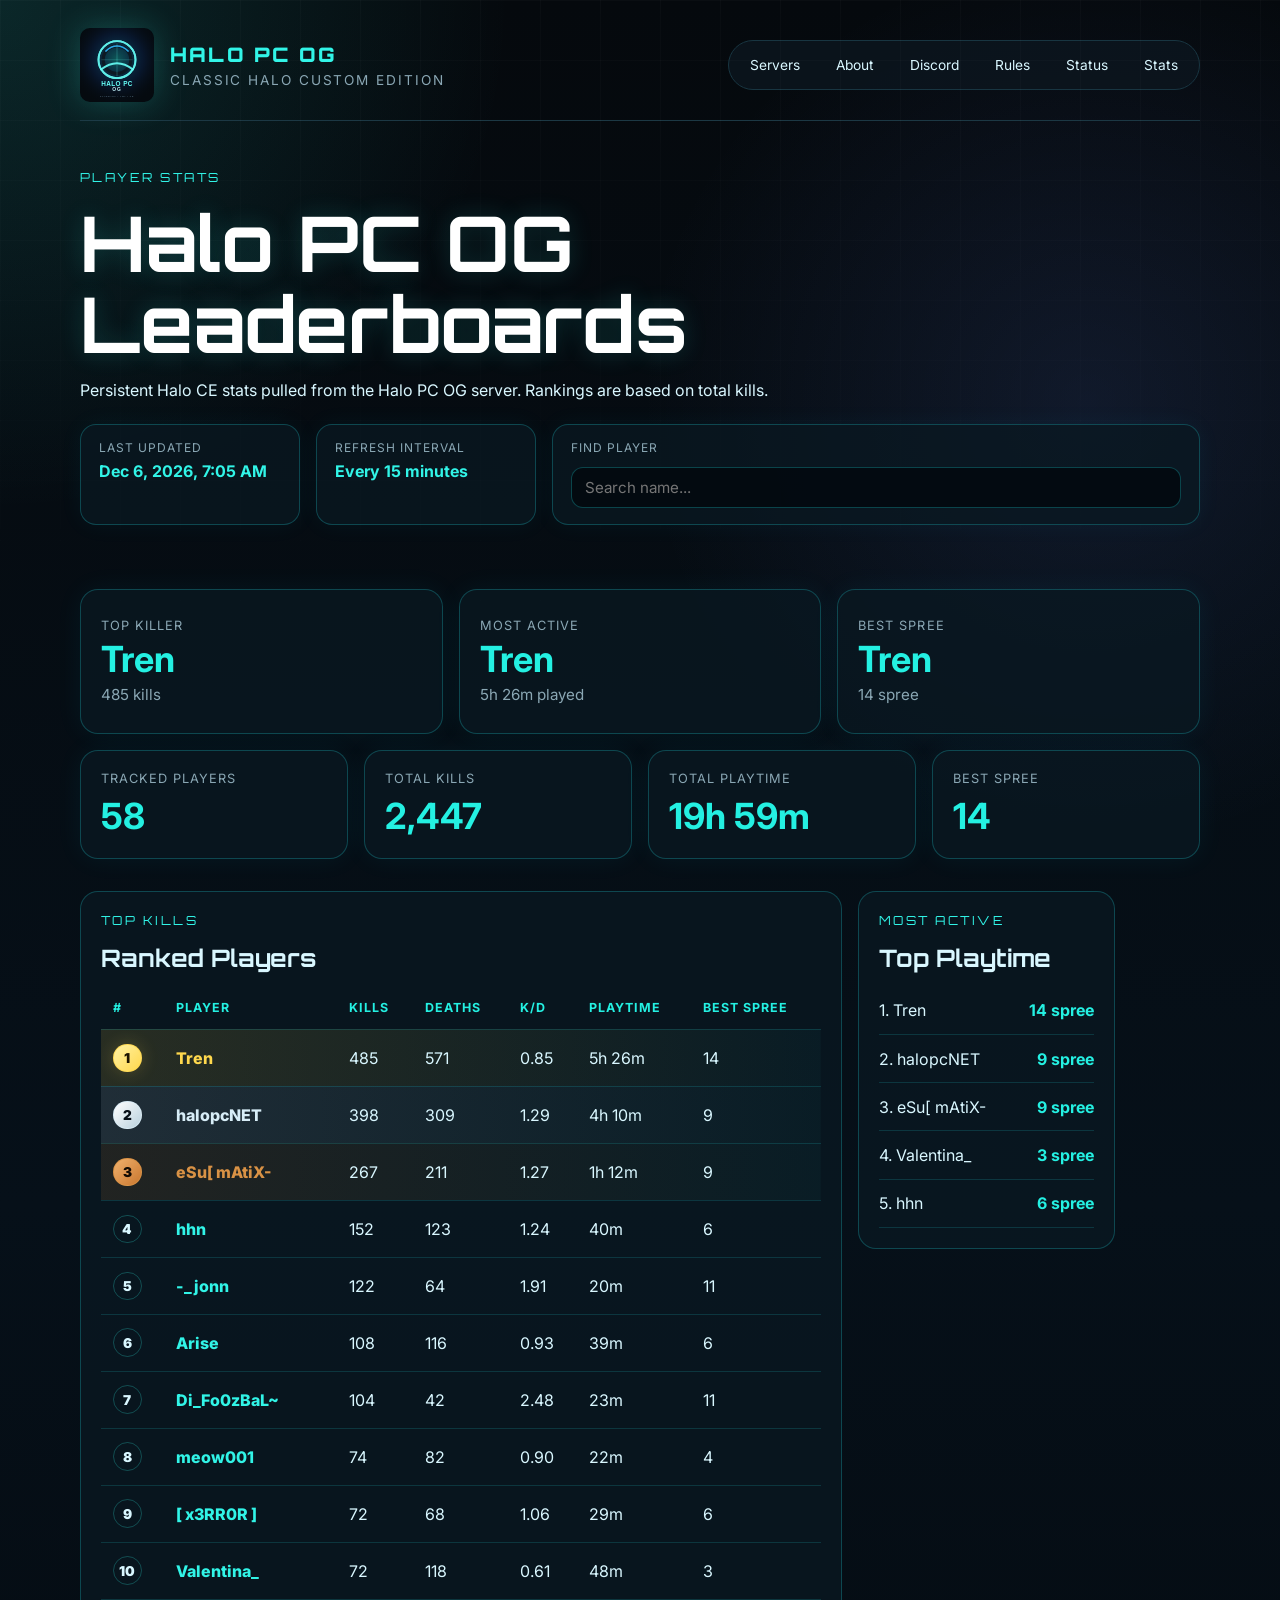
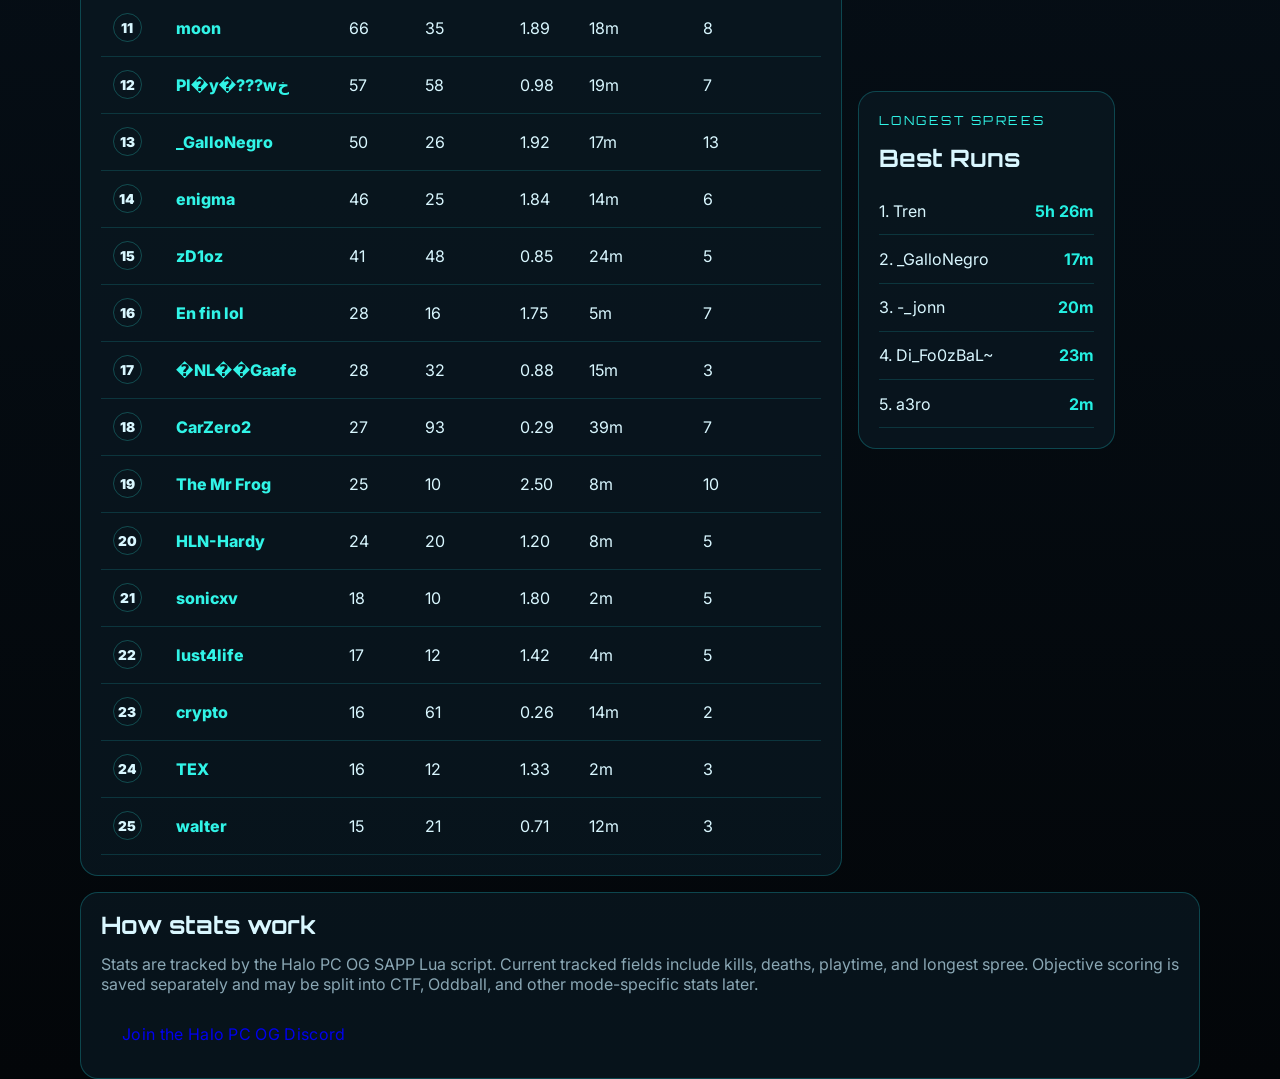
==== commit fb366d2c: "Add files via upload" ====
--- a/stats/index.html
+++ b/stats/index.html
@@ -6,7 +6,7 @@
   <title>Halo PC OG Stats | Halo CE Leaderboards</title>
   <meta name="description" content="Halo PC OG player stats and leaderboards for Halo Custom Edition. View top kills, playtime, longest sprees, and player rankings." />
   <link rel="icon" href="../assets/favicon.svg" type="image/svg+xml" />
-  <link rel="stylesheet" href="../styles.css?v=13" />
+  <link rel="stylesheet" href="../styles.css?v=14" />
 </head>
 <body>
   <div class="page">
@@ -37,7 +37,7 @@
           Persistent Halo CE stats pulled from the Halo PC OG server. Rankings are based on total kills.
         </p>
 
-        <div class="stats-update-box" aria-label="Stats update information">
+        <div class="stats-update-box stats-hero-tools" aria-label="Stats update information">
           <div>
             <span class="update-label">Last Updated</span>
             <strong id="lastUpdated">Loading...</strong>
@@ -46,26 +46,16 @@
             <span class="update-label">Refresh Interval</span>
             <strong>Every 15 minutes</strong>
           </div>
+          <div class="hero-player-search">
+            <span class="update-label">Find Player</span>
+            <input id="playerSearch" class="player-search-input compact-search-input" type="search" placeholder="Search name..." autocomplete="off" />
+            <div id="playerSearchResults" class="player-search-results compact-search-results">
+              <p class="muted">Start typing to search.</p>
+            </div>
+          </div>
         </div>
       </section>
-
-      <section class="panel player-search-panel" aria-label="Player search">
-        <div class="panel-heading">
-          <p class="eyebrow">FIND YOUR STATS</p>
-          <h2>Search Players</h2>
-        </div>
-        <p class="search-help">
-          Search by full name or the first few letters. Results link to individual player profiles.
-        </p>
-        <div class="player-search-row">
-          <input id="playerSearch" class="player-search-input" type="search" placeholder="Search player name..." autocomplete="off" />
-        </div>
-        <div id="playerSearchResults" class="player-search-results">
-          <p class="muted">Start typing to search tracked players.</p>
-        </div>
-      </section>
-
-      <section class="stats-highlight-grid" aria-label="Top player highlights">
+<section class="stats-highlight-grid" aria-label="Top player highlights">
         <article class="stat-card highlight-card">
           <span class="stat-label">Top Killer</span>
           <strong id="topKillerName">-</strong>
@@ -251,8 +241,9 @@
       } else {
         sortedKills.slice(0, 25).forEach((row, index) => {
           const tr = document.createElement("tr");
+          tr.className = index < 3 ? `rank-row rank-${index + 1}` : "";
           tr.innerHTML = `
-            <td>${index + 1}</td>
+            <td><span class="rank-badge rank-badge-${index + 1}">${index + 1}</span></td>
             <td><a class="player-link" href="${playerProfileUrl(row.name)}">${escapeHtml(row.name)}</a></td>
             <td>${formatNumber(row.kills)}</td>
             <td>${formatNumber(row.deaths)}</td>
@@ -264,8 +255,8 @@
         });
       }
 
-      renderRankList("playtimeList", sortedPlaytime, row => formatTime(row.playtime));
-      renderRankList("spreeList", sortedSpree, row => `${formatNumber(row.longest_spree)} spree`);
+      renderRankList("spreeList", sortedSpree, row => formatTime(row.playtime));
+      renderRankList("playtimeList", sortedPlaytime, row => `${formatNumber(row.longest_spree)} spree`);
       setupPlayerSearch(rows);
     }
 
@@ -279,7 +270,8 @@
         const q = query.trim().toLowerCase();
 
         if (!q) {
-          results.innerHTML = '<p class="muted">Start typing to search tracked players.</p>';
+          results.classList.remove("has-results");
+          results.innerHTML = '<p class="muted">Start typing to search.</p>';
           return;
         }
 
@@ -294,10 +286,12 @@
         const matches = [...startsWith, ...contains].slice(0, 15);
 
         if (matches.length === 0) {
+          results.classList.add("has-results");
           results.innerHTML = '<p class="muted">No matching players found.</p>';
           return;
         }
 
+        results.classList.add("has-results");
         results.innerHTML = matches.map(row => `
           <a class="player-result" href="${playerProfileUrl(row.name)}">
             <span class="player-result-name">${escapeHtml(row.name)}</span>
--- a/styles.css
+++ b/styles.css
@@ -388,3 +388,153 @@
     gap: 0.35rem;
   }
 }
+
+
+/* Stats polish v14 */
+.stats-hero-tools {
+  align-items: stretch;
+}
+
+.hero-player-search {
+  position: relative;
+  flex: 1 1 280px;
+  min-width: 260px;
+  z-index: 5;
+}
+
+.compact-search-input {
+  margin-top: 0.35rem;
+  padding: 0.65rem 0.8rem;
+  border-radius: 12px;
+  font-size: 0.95rem;
+}
+
+.compact-search-results {
+  position: absolute;
+  left: 0;
+  right: 0;
+  top: calc(100% + 0.5rem);
+  max-height: 360px;
+  overflow-y: auto;
+  background: rgba(5, 12, 18, 0.98);
+  border: 1px solid rgba(49, 244, 231, 0.35);
+  border-radius: 14px;
+  padding: 0.5rem;
+  box-shadow: 0 18px 45px rgba(0, 0, 0, 0.55);
+  display: none;
+}
+
+.hero-player-search:focus-within .compact-search-results,
+.compact-search-results.has-results {
+  display: grid;
+}
+
+.compact-search-results .muted {
+  margin: 0.35rem 0.45rem;
+}
+
+.compact-search-results .player-result {
+  grid-template-columns: 1fr auto auto;
+  padding: 0.65rem 0.75rem;
+  border-radius: 11px;
+}
+
+.rank-row.rank-1 {
+  background: linear-gradient(90deg, rgba(255, 208, 64, 0.13), rgba(49, 244, 231, 0.03));
+}
+
+.rank-row.rank-2 {
+  background: linear-gradient(90deg, rgba(204, 220, 230, 0.12), rgba(49, 244, 231, 0.03));
+}
+
+.rank-row.rank-3 {
+  background: linear-gradient(90deg, rgba(205, 127, 50, 0.13), rgba(49, 244, 231, 0.03));
+}
+
+.rank-row.rank-1 .player-link {
+  color: #ffd84d;
+}
+
+.rank-row.rank-2 .player-link {
+  color: #d7edf7;
+}
+
+.rank-row.rank-3 .player-link {
+  color: #d99245;
+}
+
+.rank-badge {
+  display: inline-flex;
+  align-items: center;
+  justify-content: center;
+  min-width: 1.8rem;
+  height: 1.8rem;
+  border-radius: 999px;
+  font-weight: 900;
+  font-size: 0.85rem;
+  border: 1px solid rgba(49, 244, 231, 0.25);
+  color: var(--text, #e7fbff);
+}
+
+.rank-badge-1 {
+  color: #1b1300;
+  background: linear-gradient(135deg, #fff1a3, #ffd84d);
+  border-color: rgba(255, 216, 77, 0.8);
+  box-shadow: 0 0 18px rgba(255, 216, 77, 0.2);
+}
+
+.rank-badge-2 {
+  color: #081018;
+  background: linear-gradient(135deg, #ffffff, #b9d1dd);
+  border-color: rgba(215, 237, 247, 0.75);
+}
+
+.rank-badge-3 {
+  color: #130b04;
+  background: linear-gradient(135deg, #f0b16d, #c9772f);
+  border-color: rgba(217, 146, 69, 0.75);
+}
+
+.profile-rank-card {
+  background: linear-gradient(135deg, rgba(255, 216, 77, 0.14), rgba(10, 24, 34, 0.75));
+  border-color: rgba(255, 216, 77, 0.42);
+  box-shadow: 0 0 35px rgba(255, 216, 77, 0.08);
+}
+
+.profile-rank-card strong {
+  color: #ffd84d;
+}
+
+.profile-rank-card .stat-detail {
+  display: block;
+  margin-top: 0.35rem;
+}
+
+@media (max-width: 900px) {
+  .hero-player-search {
+    flex-basis: 100%;
+    min-width: 0;
+  }
+
+  .compact-search-results {
+    position: static;
+    margin-top: 0.65rem;
+    max-height: none;
+  }
+}
+
+
+/* Layout tweak */
+.leaderboard-grid{
+  align-items:start;
+}
+
+.leaderboard-grid > *{
+  margin-top:0 !important;
+}
+
+@media (min-width: 1000px){
+  .leaderboard-grid{
+    column-gap:1rem !important;
+  }
+}
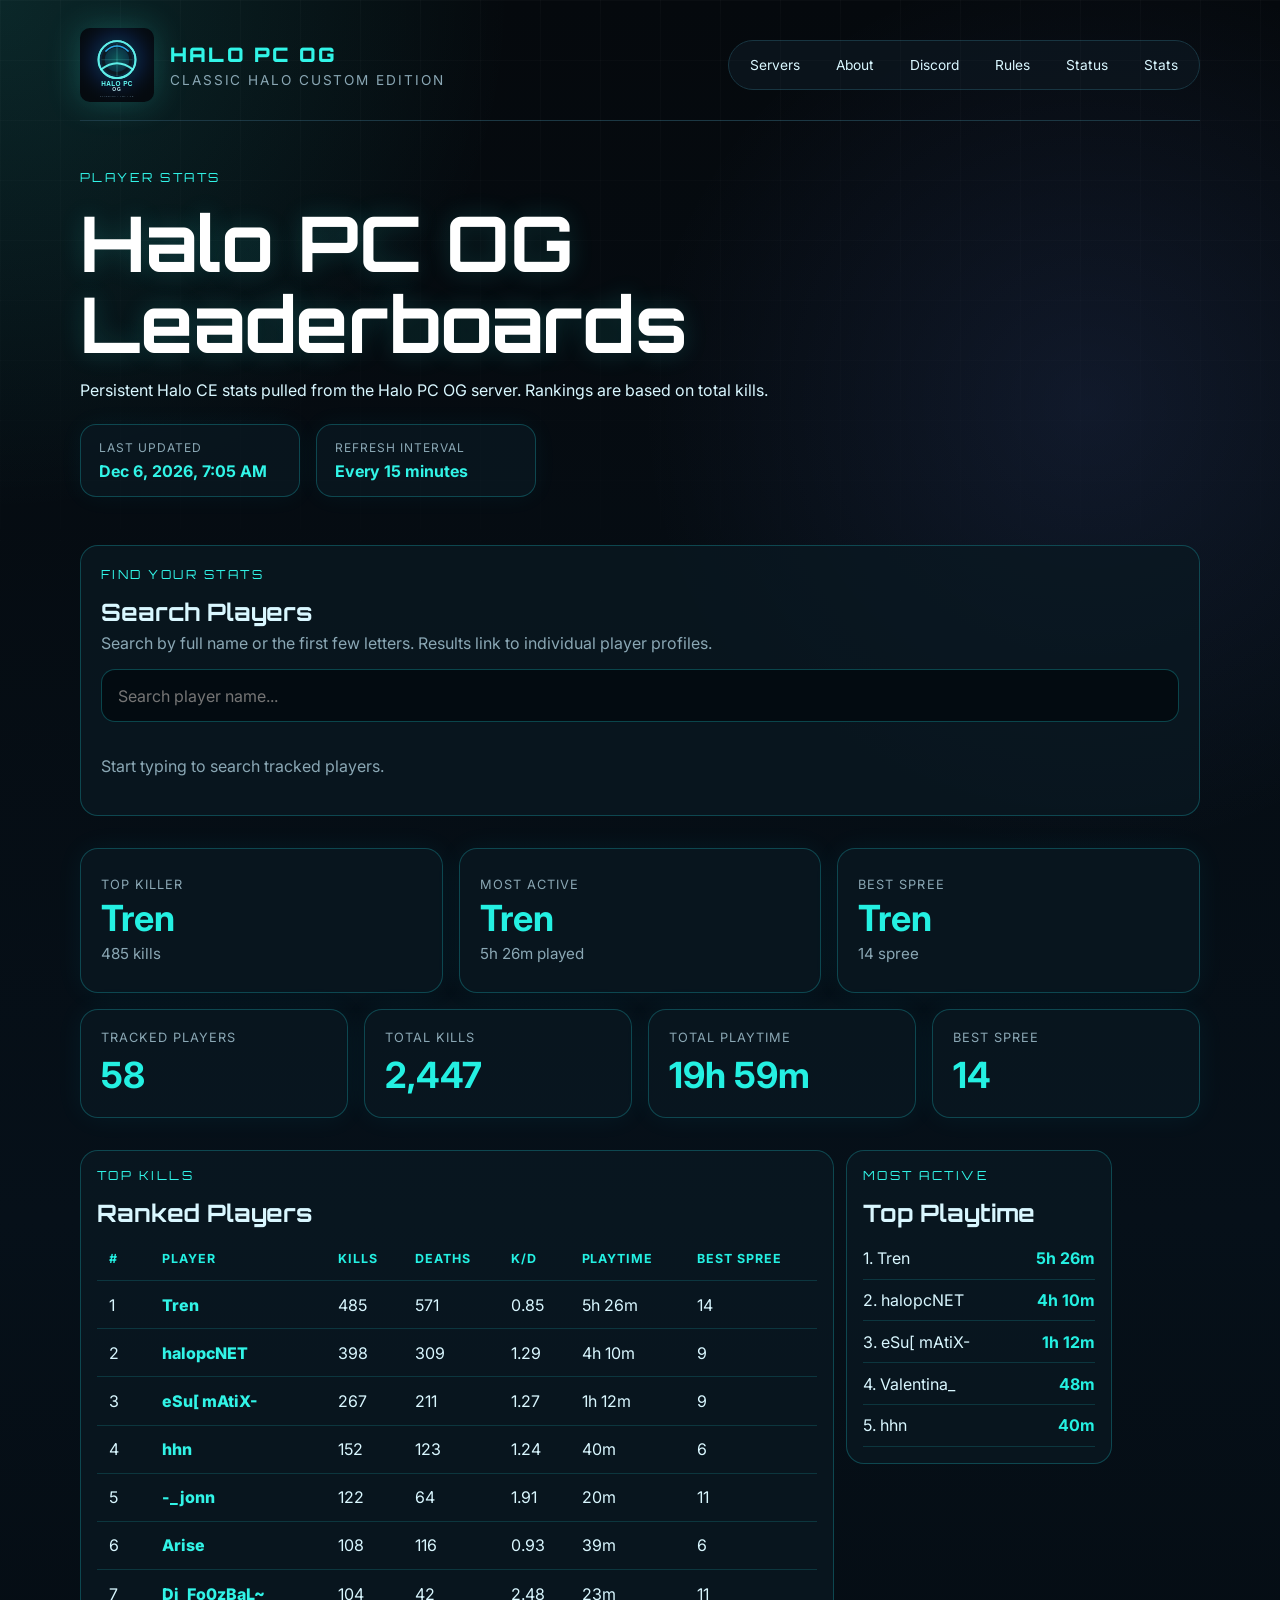
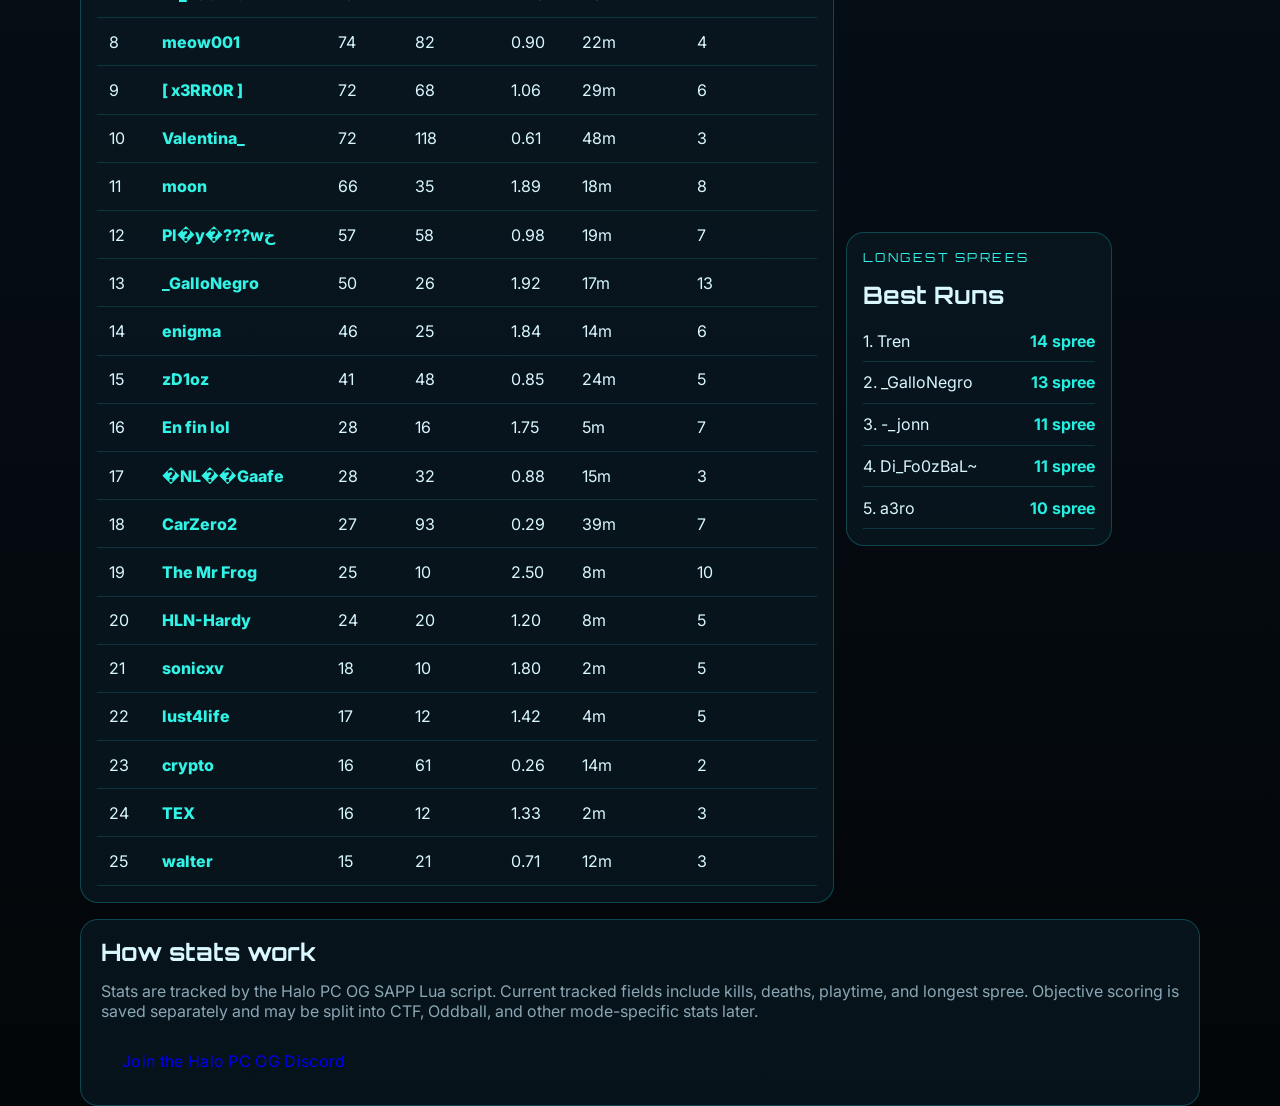
==== commit a72401c5: "Add files via upload" ====
--- a/stats/index.html
+++ b/stats/index.html
@@ -6,7 +6,7 @@
   <title>Halo PC OG Stats | Halo CE Leaderboards</title>
   <meta name="description" content="Halo PC OG player stats and leaderboards for Halo Custom Edition. View top kills, playtime, longest sprees, and player rankings." />
   <link rel="icon" href="../assets/favicon.svg" type="image/svg+xml" />
-  <link rel="stylesheet" href="../styles.css?v=14" />
+  <link rel="stylesheet" href="../styles.css?v=15" />
 </head>
 <body>
   <div class="page">
@@ -37,7 +37,7 @@
           Persistent Halo CE stats pulled from the Halo PC OG server. Rankings are based on total kills.
         </p>
 
-        <div class="stats-update-box stats-hero-tools" aria-label="Stats update information">
+        <div class="stats-update-box" aria-label="Stats update information">
           <div>
             <span class="update-label">Last Updated</span>
             <strong id="lastUpdated">Loading...</strong>
@@ -46,16 +46,26 @@
             <span class="update-label">Refresh Interval</span>
             <strong>Every 15 minutes</strong>
           </div>
-          <div class="hero-player-search">
-            <span class="update-label">Find Player</span>
-            <input id="playerSearch" class="player-search-input compact-search-input" type="search" placeholder="Search name..." autocomplete="off" />
-            <div id="playerSearchResults" class="player-search-results compact-search-results">
-              <p class="muted">Start typing to search.</p>
-            </div>
-          </div>
-        </div>
-      </section>
-<section class="stats-highlight-grid" aria-label="Top player highlights">
+        </div>
+      </section>
+
+      <section class="panel player-search-panel" aria-label="Player search">
+        <div class="panel-heading">
+          <p class="eyebrow">FIND YOUR STATS</p>
+          <h2>Search Players</h2>
+        </div>
+        <p class="search-help">
+          Search by full name or the first few letters. Results link to individual player profiles.
+        </p>
+        <div class="player-search-row">
+          <input id="playerSearch" class="player-search-input" type="search" placeholder="Search player name..." autocomplete="off" />
+        </div>
+        <div id="playerSearchResults" class="player-search-results">
+          <p class="muted">Start typing to search tracked players.</p>
+        </div>
+      </section>
+
+      <section class="stats-highlight-grid" aria-label="Top player highlights">
         <article class="stat-card highlight-card">
           <span class="stat-label">Top Killer</span>
           <strong id="topKillerName">-</strong>
@@ -241,9 +251,8 @@
       } else {
         sortedKills.slice(0, 25).forEach((row, index) => {
           const tr = document.createElement("tr");
-          tr.className = index < 3 ? `rank-row rank-${index + 1}` : "";
           tr.innerHTML = `
-            <td><span class="rank-badge rank-badge-${index + 1}">${index + 1}</span></td>
+            <td>${index + 1}</td>
             <td><a class="player-link" href="${playerProfileUrl(row.name)}">${escapeHtml(row.name)}</a></td>
             <td>${formatNumber(row.kills)}</td>
             <td>${formatNumber(row.deaths)}</td>
@@ -255,8 +264,8 @@
         });
       }
 
-      renderRankList("spreeList", sortedSpree, row => formatTime(row.playtime));
-      renderRankList("playtimeList", sortedPlaytime, row => `${formatNumber(row.longest_spree)} spree`);
+      renderRankList("playtimeList", sortedPlaytime, row => formatTime(row.playtime));
+      renderRankList("spreeList", sortedSpree, row => `${formatNumber(row.longest_spree)} spree`);
       setupPlayerSearch(rows);
     }
 
@@ -270,8 +279,7 @@
         const q = query.trim().toLowerCase();
 
         if (!q) {
-          results.classList.remove("has-results");
-          results.innerHTML = '<p class="muted">Start typing to search.</p>';
+          results.innerHTML = '<p class="muted">Start typing to search tracked players.</p>';
           return;
         }
 
@@ -286,12 +294,10 @@
         const matches = [...startsWith, ...contains].slice(0, 15);
 
         if (matches.length === 0) {
-          results.classList.add("has-results");
           results.innerHTML = '<p class="muted">No matching players found.</p>';
           return;
         }
 
-        results.classList.add("has-results");
         results.innerHTML = matches.map(row => `
           <a class="player-result" href="${playerProfileUrl(row.name)}">
             <span class="player-result-name">${escapeHtml(row.name)}</span>
--- a/styles.css
+++ b/styles.css
@@ -101,7 +101,7 @@
 .leaderboard-grid {
   display: grid;
   grid-template-columns: 1.35fr 0.75fr;
-  gap: 1rem;
+  gap: 0.75rem;
   align-items: start;
 }
 
@@ -390,151 +390,29 @@
 }
 
 
-/* Stats polish v14 */
-.stats-hero-tools {
-  align-items: stretch;
-}
-
-.hero-player-search {
-  position: relative;
-  flex: 1 1 280px;
-  min-width: 260px;
-  z-index: 5;
-}
-
-.compact-search-input {
-  margin-top: 0.35rem;
-  padding: 0.65rem 0.8rem;
-  border-radius: 12px;
-  font-size: 0.95rem;
-}
-
-.compact-search-results {
-  position: absolute;
-  left: 0;
-  right: 0;
-  top: calc(100% + 0.5rem);
-  max-height: 360px;
-  overflow-y: auto;
-  background: rgba(5, 12, 18, 0.98);
-  border: 1px solid rgba(49, 244, 231, 0.35);
-  border-radius: 14px;
-  padding: 0.5rem;
-  box-shadow: 0 18px 45px rgba(0, 0, 0, 0.55);
-  display: none;
-}
-
-.hero-player-search:focus-within .compact-search-results,
-.compact-search-results.has-results {
-  display: grid;
-}
-
-.compact-search-results .muted {
-  margin: 0.35rem 0.45rem;
-}
-
-.compact-search-results .player-result {
-  grid-template-columns: 1fr auto auto;
-  padding: 0.65rem 0.75rem;
-  border-radius: 11px;
-}
-
-.rank-row.rank-1 {
-  background: linear-gradient(90deg, rgba(255, 208, 64, 0.13), rgba(49, 244, 231, 0.03));
-}
-
-.rank-row.rank-2 {
-  background: linear-gradient(90deg, rgba(204, 220, 230, 0.12), rgba(49, 244, 231, 0.03));
-}
-
-.rank-row.rank-3 {
-  background: linear-gradient(90deg, rgba(205, 127, 50, 0.13), rgba(49, 244, 231, 0.03));
-}
-
-.rank-row.rank-1 .player-link {
-  color: #ffd84d;
-}
-
-.rank-row.rank-2 .player-link {
-  color: #d7edf7;
-}
-
-.rank-row.rank-3 .player-link {
-  color: #d99245;
-}
-
-.rank-badge {
-  display: inline-flex;
-  align-items: center;
-  justify-content: center;
-  min-width: 1.8rem;
-  height: 1.8rem;
-  border-radius: 999px;
-  font-weight: 900;
-  font-size: 0.85rem;
-  border: 1px solid rgba(49, 244, 231, 0.25);
-  color: var(--text, #e7fbff);
-}
-
-.rank-badge-1 {
-  color: #1b1300;
-  background: linear-gradient(135deg, #fff1a3, #ffd84d);
-  border-color: rgba(255, 216, 77, 0.8);
-  box-shadow: 0 0 18px rgba(255, 216, 77, 0.2);
-}
-
-.rank-badge-2 {
-  color: #081018;
-  background: linear-gradient(135deg, #ffffff, #b9d1dd);
-  border-color: rgba(215, 237, 247, 0.75);
-}
-
-.rank-badge-3 {
-  color: #130b04;
-  background: linear-gradient(135deg, #f0b16d, #c9772f);
-  border-color: rgba(217, 146, 69, 0.75);
-}
-
-.profile-rank-card {
-  background: linear-gradient(135deg, rgba(255, 216, 77, 0.14), rgba(10, 24, 34, 0.75));
-  border-color: rgba(255, 216, 77, 0.42);
-  box-shadow: 0 0 35px rgba(255, 216, 77, 0.08);
-}
-
-.profile-rank-card strong {
-  color: #ffd84d;
-}
-
-.profile-rank-card .stat-detail {
-  display: block;
-  margin-top: 0.35rem;
-}
-
-@media (max-width: 900px) {
-  .hero-player-search {
-    flex-basis: 100%;
-    min-width: 0;
-  }
-
-  .compact-search-results {
-    position: static;
-    margin-top: 0.65rem;
-    max-height: none;
-  }
-}
-
-
-/* Layout tweak */
-.leaderboard-grid{
-  align-items:start;
-}
-
-.leaderboard-grid > *{
-  margin-top:0 !important;
-}
-
-@media (min-width: 1000px){
-  .leaderboard-grid{
-    column-gap:1rem !important;
-  }
-}
+/* Rank/card polish */
+.overall-rank-card {
+  border-color: rgba(255, 221, 87, 0.55);
+  background: linear-gradient(135deg, rgba(255, 221, 87, 0.09), rgba(10, 24, 34, 0.75));
+  box-shadow: 0 0 28px rgba(255, 221, 87, 0.07);
+}
+
+.overall-rank-card strong {
+  color: #ffdd57;
+}
+
+.leaderboard-grid {
+  gap: 0.75rem;
+}
+
+.leaderboard-grid .panel {
+  padding: 1rem;
+}
+
+.rank-list li {
+  padding: 0.65rem 0;
+}
+
+.panel-heading h2 {
+  margin-bottom: 0.75rem;
+}
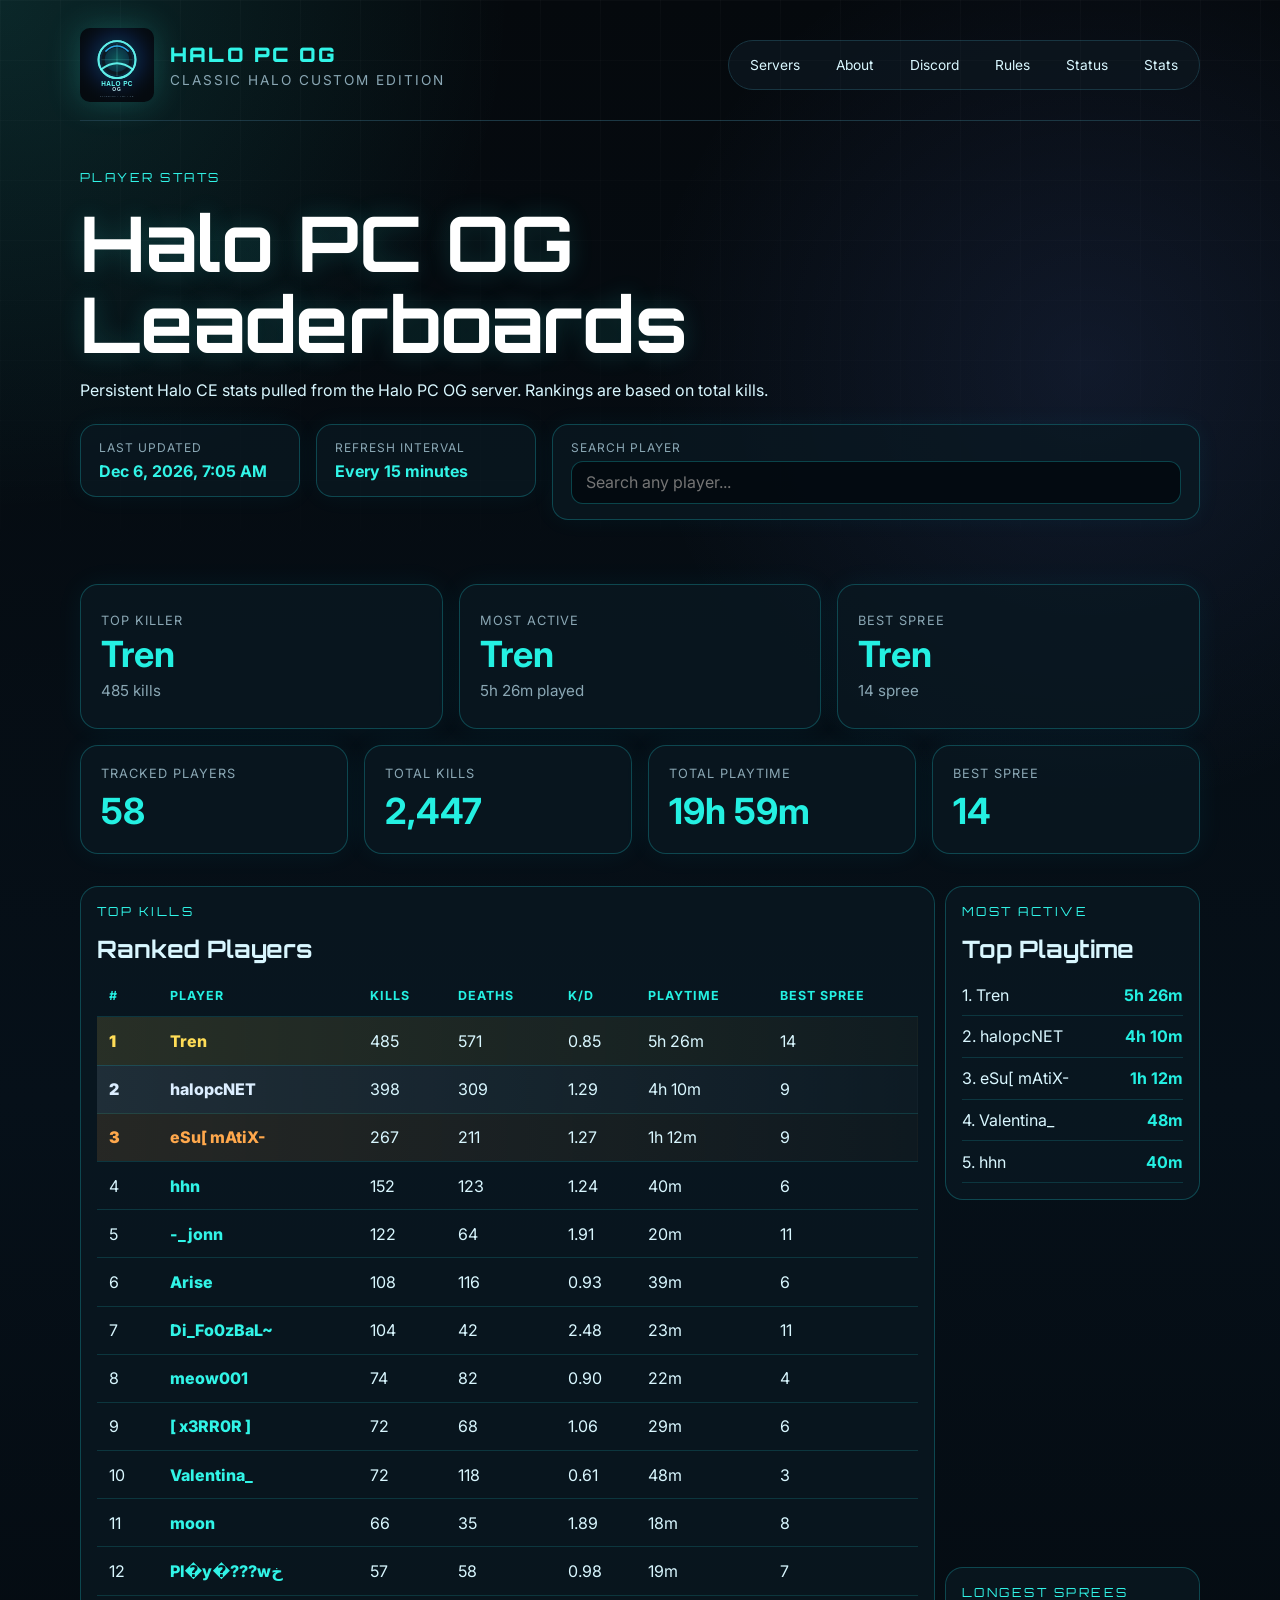
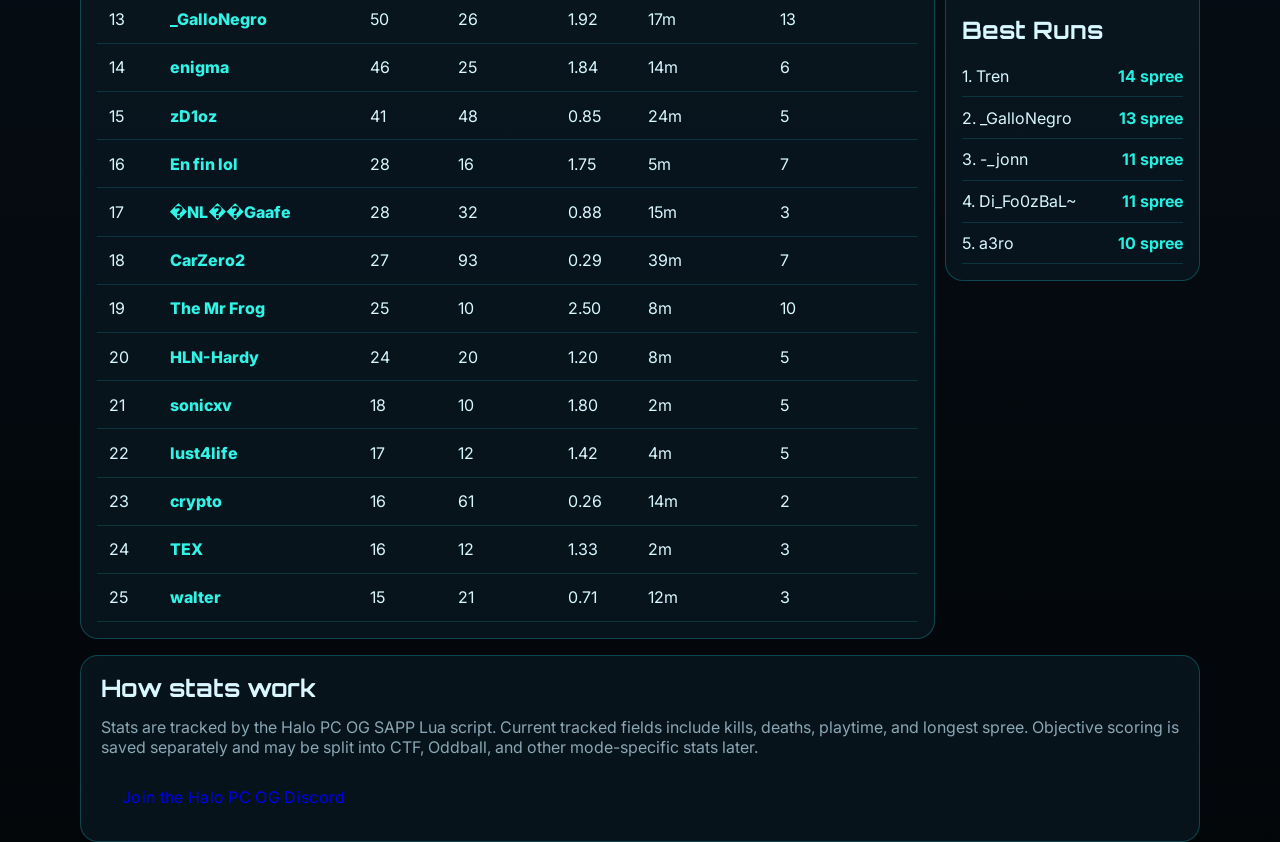
==== commit 7267815c: "Add files via upload" ====
--- a/stats/index.html
+++ b/stats/index.html
@@ -6,7 +6,7 @@
   <title>Halo PC OG Stats | Halo CE Leaderboards</title>
   <meta name="description" content="Halo PC OG player stats and leaderboards for Halo Custom Edition. View top kills, playtime, longest sprees, and player rankings." />
   <link rel="icon" href="../assets/favicon.svg" type="image/svg+xml" />
-  <link rel="stylesheet" href="../styles.css?v=15" />
+  <link rel="stylesheet" href="../styles.css?v=17" />
 </head>
 <body>
   <div class="page">
@@ -46,26 +46,19 @@
             <span class="update-label">Refresh Interval</span>
             <strong>Every 15 minutes</strong>
           </div>
+        <div class="hero-search-card" aria-label="Player search">
+          <span class="update-label">Search Player</span>
+          <div class="hero-search-wrap">
+            <input id="playerSearch" class="player-search-input compact" type="search" placeholder="Search any player..." autocomplete="off" />
+            <div id="playerSearchResults" class="player-search-results compact">
+              <p class="muted">Start typing to search tracked players.</p>
+            </div>
+          </div>
         </div>
-      </section>
-
-      <section class="panel player-search-panel" aria-label="Player search">
-        <div class="panel-heading">
-          <p class="eyebrow">FIND YOUR STATS</p>
-          <h2>Search Players</h2>
+
         </div>
-        <p class="search-help">
-          Search by full name or the first few letters. Results link to individual player profiles.
-        </p>
-        <div class="player-search-row">
-          <input id="playerSearch" class="player-search-input" type="search" placeholder="Search player name..." autocomplete="off" />
-        </div>
-        <div id="playerSearchResults" class="player-search-results">
-          <p class="muted">Start typing to search tracked players.</p>
-        </div>
-      </section>
-
-      <section class="stats-highlight-grid" aria-label="Top player highlights">
+      </section>
+<section class="stats-highlight-grid" aria-label="Top player highlights">
         <article class="stat-card highlight-card">
           <span class="stat-label">Top Killer</span>
           <strong id="topKillerName">-</strong>
@@ -251,6 +244,9 @@
       } else {
         sortedKills.slice(0, 25).forEach((row, index) => {
           const tr = document.createElement("tr");
+          if (index === 0) tr.classList.add("rank-gold");
+          if (index === 1) tr.classList.add("rank-silver");
+          if (index === 2) tr.classList.add("rank-bronze");
           tr.innerHTML = `
             <td>${index + 1}</td>
             <td><a class="player-link" href="${playerProfileUrl(row.name)}">${escapeHtml(row.name)}</a></td>
--- a/styles.css
+++ b/styles.css
@@ -416,3 +416,163 @@
 .panel-heading h2 {
   margin-bottom: 0.75rem;
 }
+
+
+/* Leaderboard layout + top 3 row styling */
+.leaderboard-grid {
+  grid-template-columns: minmax(0, 1.55fr) 255px;
+  gap: 0.6rem;
+  align-items: start;
+}
+
+.leaderboard-grid > .panel:nth-child(2),
+.leaderboard-grid > .panel:nth-child(3) {
+  max-width: 255px;
+}
+
+.stats-table tbody tr.rank-gold {
+  background: linear-gradient(90deg, rgba(255, 221, 87, 0.13), rgba(255, 221, 87, 0.03));
+}
+
+.stats-table tbody tr.rank-silver {
+  background: linear-gradient(90deg, rgba(220, 238, 255, 0.11), rgba(220, 238, 255, 0.025));
+}
+
+.stats-table tbody tr.rank-bronze {
+  background: linear-gradient(90deg, rgba(255, 168, 76, 0.12), rgba(255, 168, 76, 0.025));
+}
+
+.stats-table tbody tr.rank-gold td:first-child,
+.stats-table tbody tr.rank-silver td:first-child,
+.stats-table tbody tr.rank-bronze td:first-child {
+  font-weight: 900;
+}
+
+.stats-table tbody tr.rank-gold td:first-child {
+  color: #ffdd57;
+}
+
+.stats-table tbody tr.rank-silver td:first-child {
+  color: #dceeff;
+}
+
+.stats-table tbody tr.rank-bronze td:first-child {
+  color: #ffa84c;
+}
+
+.stats-table tbody tr.rank-gold .player-link {
+  color: #ffdd57;
+}
+
+.stats-table tbody tr.rank-silver .player-link {
+  color: #dceeff;
+}
+
+.stats-table tbody tr.rank-bronze .player-link {
+  color: #ffa84c;
+}
+
+@media (max-width: 900px) {
+  .leaderboard-grid {
+    grid-template-columns: 1fr;
+  }
+
+  .leaderboard-grid > .panel:nth-child(2),
+  .leaderboard-grid > .panel:nth-child(3) {
+    max-width: none;
+  }
+}
+
+
+/* Final compact leaderboard override */
+@media (min-width: 901px) {
+  .leaderboard-grid {
+    grid-template-columns: minmax(0, 1.55fr) 255px !important;
+    gap: 0.6rem !important;
+  }
+
+  .leaderboard-grid .panel:first-child {
+    grid-row: span 2;
+  }
+}
+
+
+/* Compact hero search */
+.stats-update-box {
+  align-items: flex-start;
+}
+
+.hero-search-card {
+  border: 1px solid rgba(32, 220, 226, 0.25);
+  background: rgba(10, 24, 34, 0.75);
+  border-radius: 16px;
+  padding: 0.95rem 1.15rem;
+  min-width: 260px;
+  flex: 1 1 320px;
+  position: relative;
+  box-shadow: 0 0 24px rgba(0, 224, 255, 0.05);
+}
+
+.hero-search-wrap {
+  position: relative;
+}
+
+.player-search-input.compact {
+  padding: 0.65rem 0.85rem;
+  border-radius: 12px;
+  min-height: 0;
+  margin: 0;
+}
+
+.player-search-results.compact {
+  position: absolute;
+  z-index: 50;
+  top: calc(100% + 0.45rem);
+  left: 0;
+  right: 0;
+  max-height: 320px;
+  overflow-y: auto;
+  background: rgba(4, 13, 20, 0.98);
+  border: 1px solid rgba(32, 220, 226, 0.28);
+  border-radius: 14px;
+  padding: 0.45rem;
+  box-shadow: 0 18px 45px rgba(0, 0, 0, 0.35);
+  display: none;
+}
+
+.hero-search-card:focus-within .player-search-results.compact {
+  display: grid;
+}
+
+.player-search-results.compact .muted {
+  margin: 0;
+  padding: 0.65rem 0.75rem;
+}
+
+.player-search-results.compact .player-result {
+  grid-template-columns: 1fr auto auto;
+  padding: 0.65rem 0.75rem;
+  border-radius: 10px;
+}
+
+@media (max-width: 700px) {
+  .hero-search-card {
+    flex-basis: 100%;
+    min-width: 0;
+  }
+
+  .player-search-results.compact {
+    position: static;
+    margin-top: 0.5rem;
+    max-height: none;
+  }
+
+  .hero-search-card:focus-within .player-search-results.compact {
+    display: grid;
+  }
+}
+
+
+.player-search-panel {
+  display: none;
+}
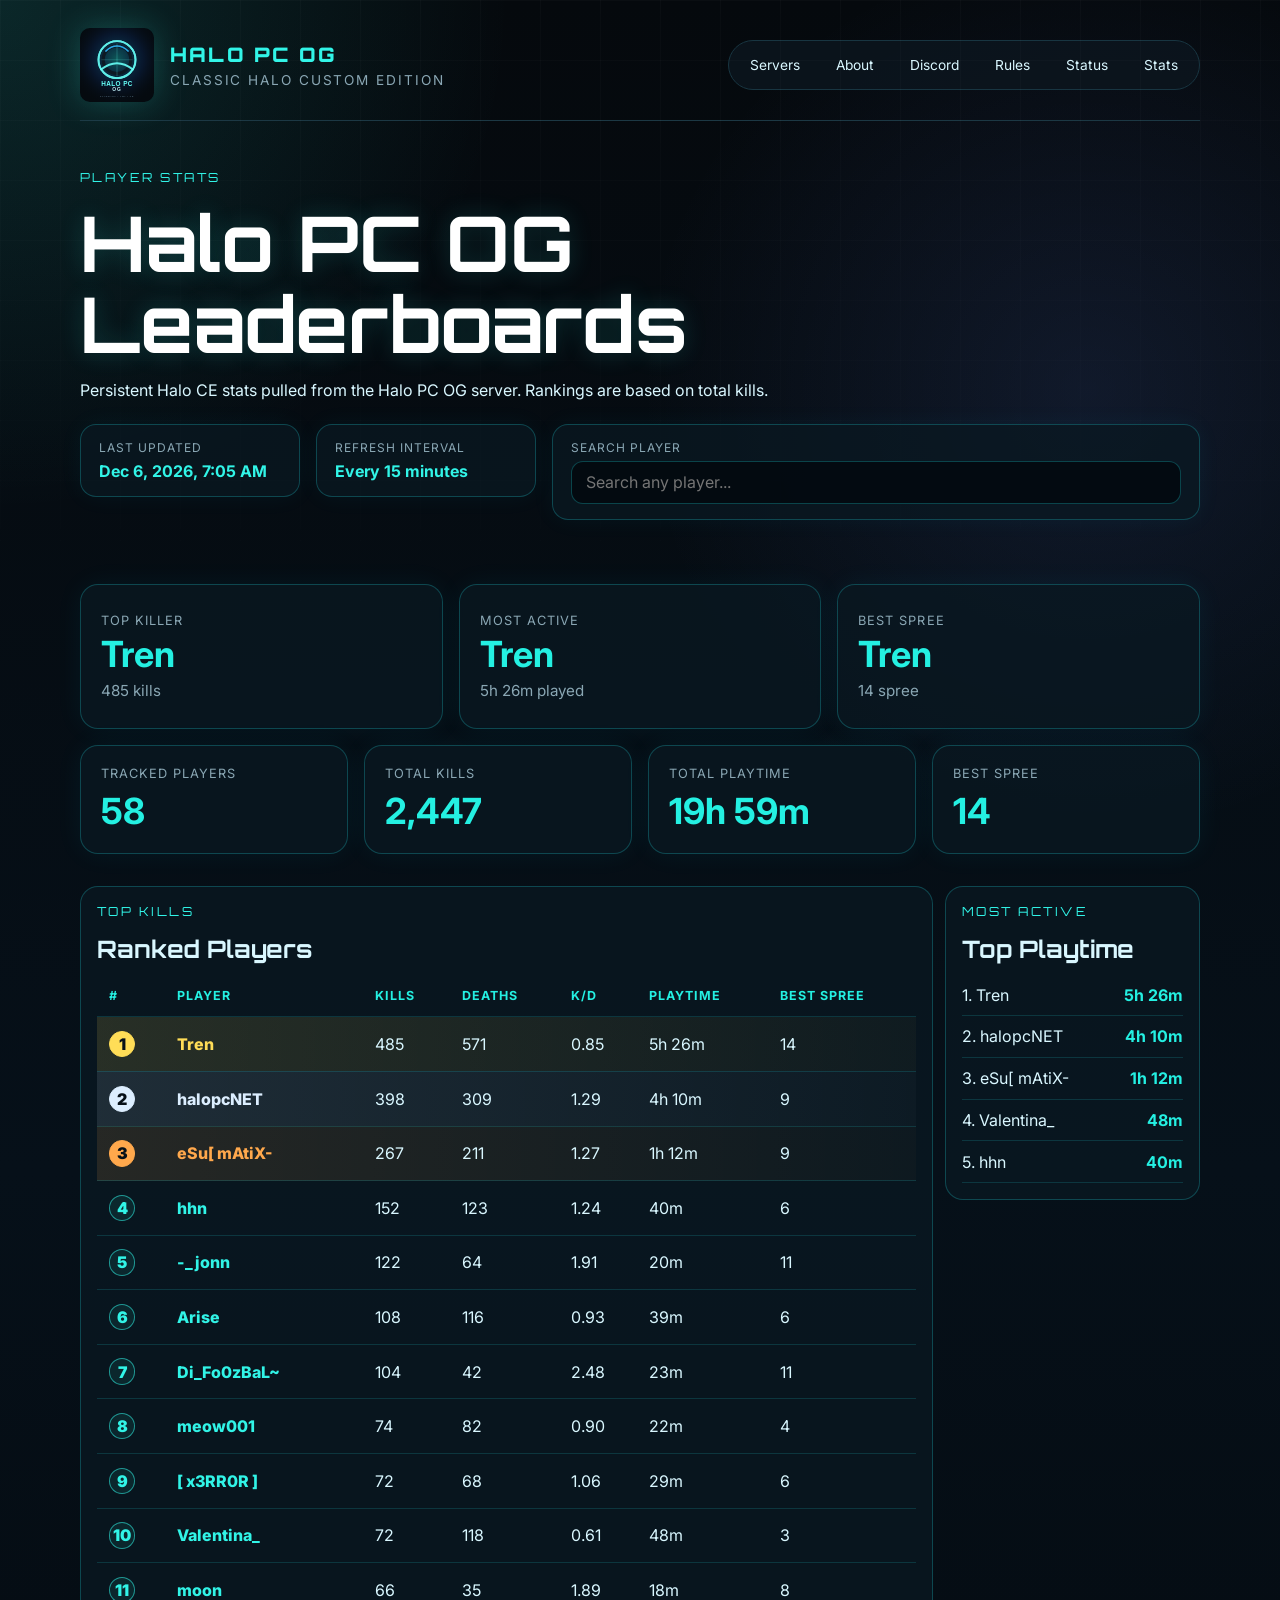
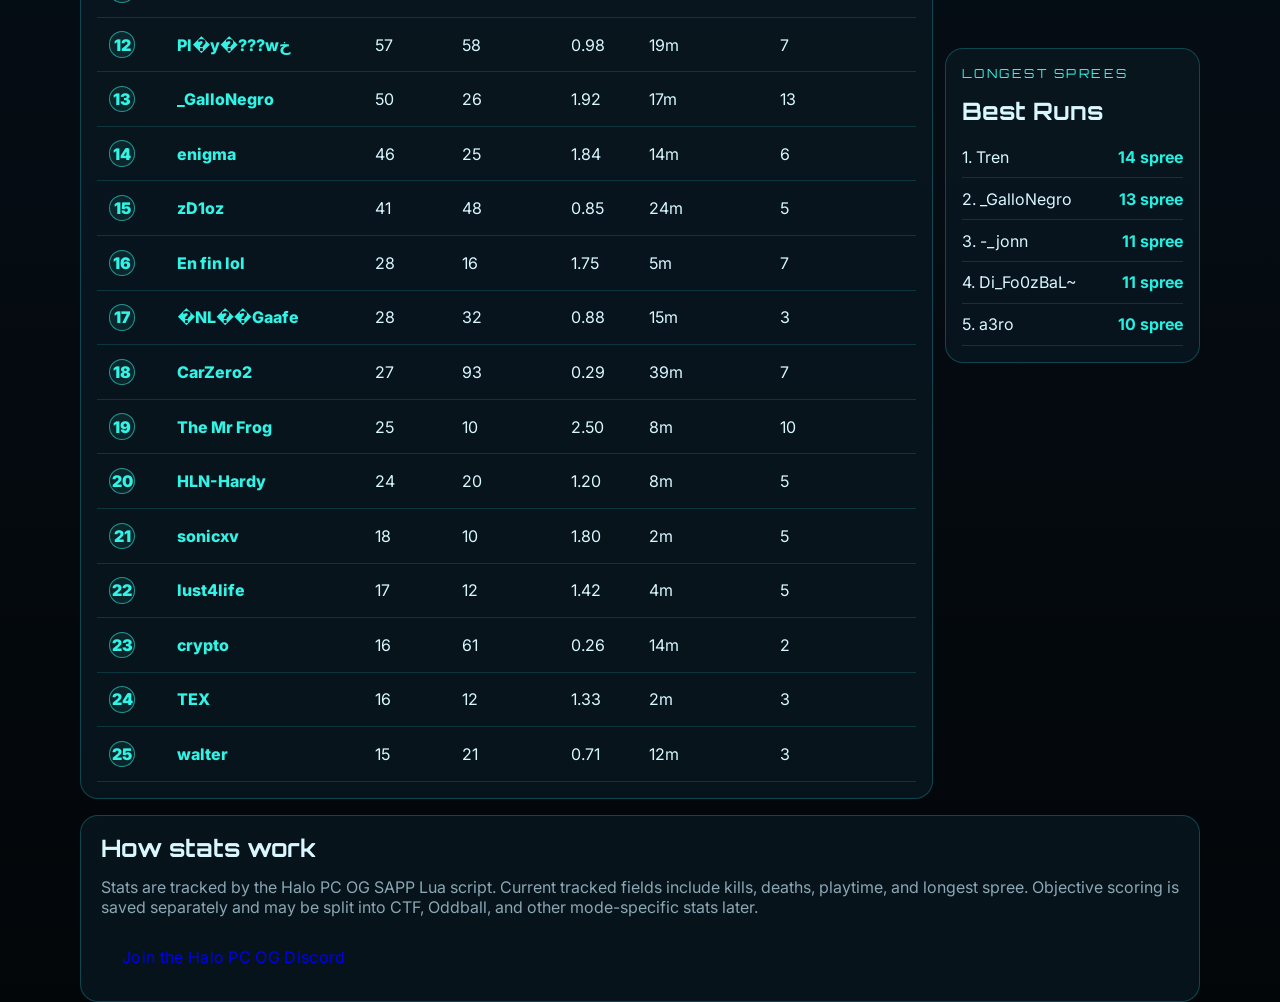
==== commit ad15c5c8: "Add files via upload" ====
--- a/stats/index.html
+++ b/stats/index.html
@@ -6,7 +6,7 @@
   <title>Halo PC OG Stats | Halo CE Leaderboards</title>
   <meta name="description" content="Halo PC OG player stats and leaderboards for Halo Custom Edition. View top kills, playtime, longest sprees, and player rankings." />
   <link rel="icon" href="../assets/favicon.svg" type="image/svg+xml" />
-  <link rel="stylesheet" href="../styles.css?v=17" />
+  <link rel="stylesheet" href="../styles.css?v=18" />
 </head>
 <body>
   <div class="page">
@@ -248,7 +248,7 @@
           if (index === 1) tr.classList.add("rank-silver");
           if (index === 2) tr.classList.add("rank-bronze");
           tr.innerHTML = `
-            <td>${index + 1}</td>
+            <td><span class="rank-badge">${index + 1}</span></td>
             <td><a class="player-link" href="${playerProfileUrl(row.name)}">${escapeHtml(row.name)}</a></td>
             <td>${formatNumber(row.kills)}</td>
             <td>${formatNumber(row.deaths)}</td>
--- a/styles.css
+++ b/styles.css
@@ -576,3 +576,67 @@
 .player-search-panel {
   display: none;
 }
+
+
+/* Final leaderboard badge + right-column spacing fix */
+.stats-table .rank-badge {
+  display: inline-flex;
+  align-items: center;
+  justify-content: center;
+  width: 1.65rem;
+  height: 1.65rem;
+  border-radius: 999px;
+  border: 1px solid rgba(49, 244, 231, 0.55);
+  background: rgba(49, 244, 231, 0.08);
+  color: var(--cyan, #31f4e7);
+  font-weight: 900;
+  line-height: 1;
+}
+
+.stats-table tr.rank-gold .rank-badge {
+  background: #ffdd57;
+  border-color: #ffdd57;
+  color: #061018;
+}
+
+.stats-table tr.rank-silver .rank-badge {
+  background: #dceeff;
+  border-color: #dceeff;
+  color: #061018;
+}
+
+.stats-table tr.rank-bronze .rank-badge {
+  background: #ffa84c;
+  border-color: #ffa84c;
+  color: #061018;
+}
+
+@media (min-width: 901px) {
+  .leaderboard-grid {
+    display: grid !important;
+    grid-template-columns: minmax(0, 1fr) 255px !important;
+    grid-template-rows: auto auto !important;
+    gap: 0.75rem 0.75rem !important;
+    align-items: start !important;
+  }
+
+  .leaderboard-grid > .panel:first-child {
+    grid-column: 1 !important;
+    grid-row: 1 / span 2 !important;
+  }
+
+  .leaderboard-grid > .panel:nth-child(2) {
+    grid-column: 2 !important;
+    grid-row: 1 !important;
+    align-self: start !important;
+    max-width: 255px !important;
+  }
+
+  .leaderboard-grid > .panel:nth-child(3) {
+    grid-column: 2 !important;
+    grid-row: 2 !important;
+    align-self: start !important;
+    max-width: 255px !important;
+    margin-top: 0 !important;
+  }
+}
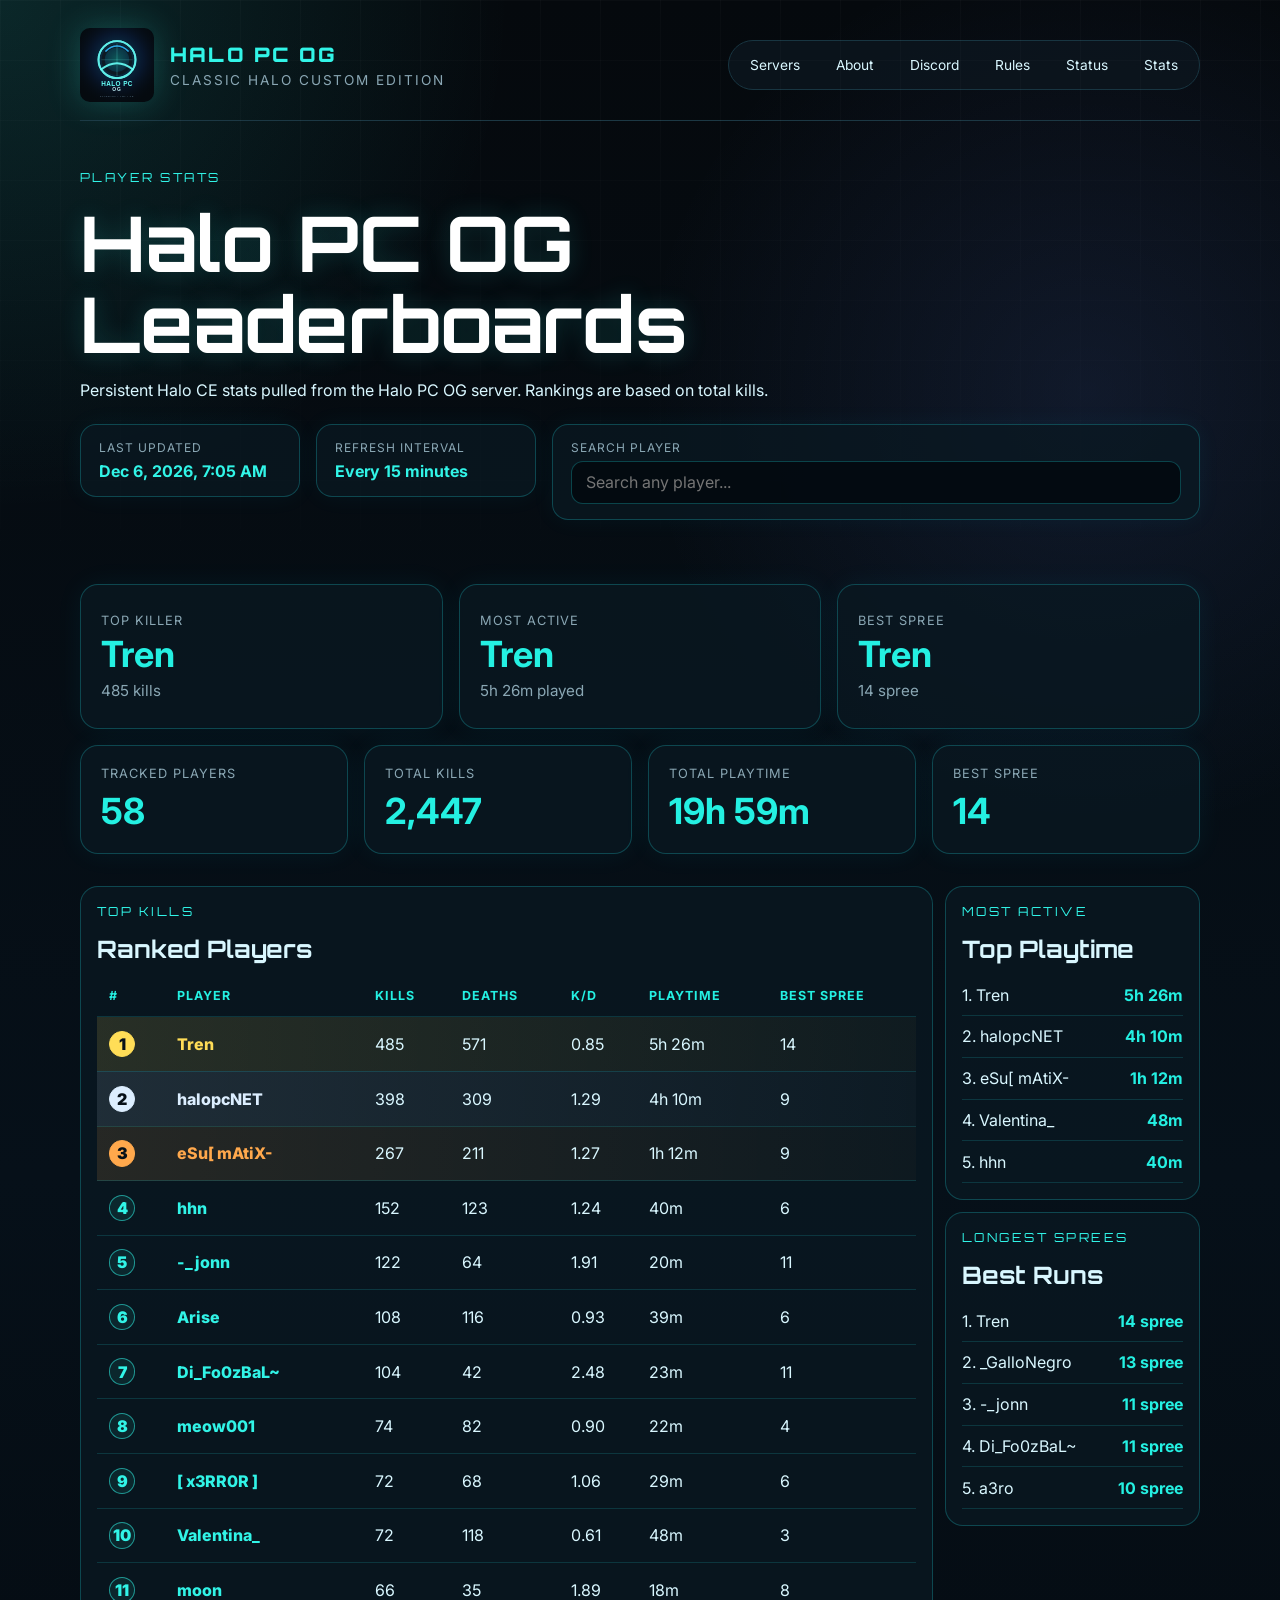
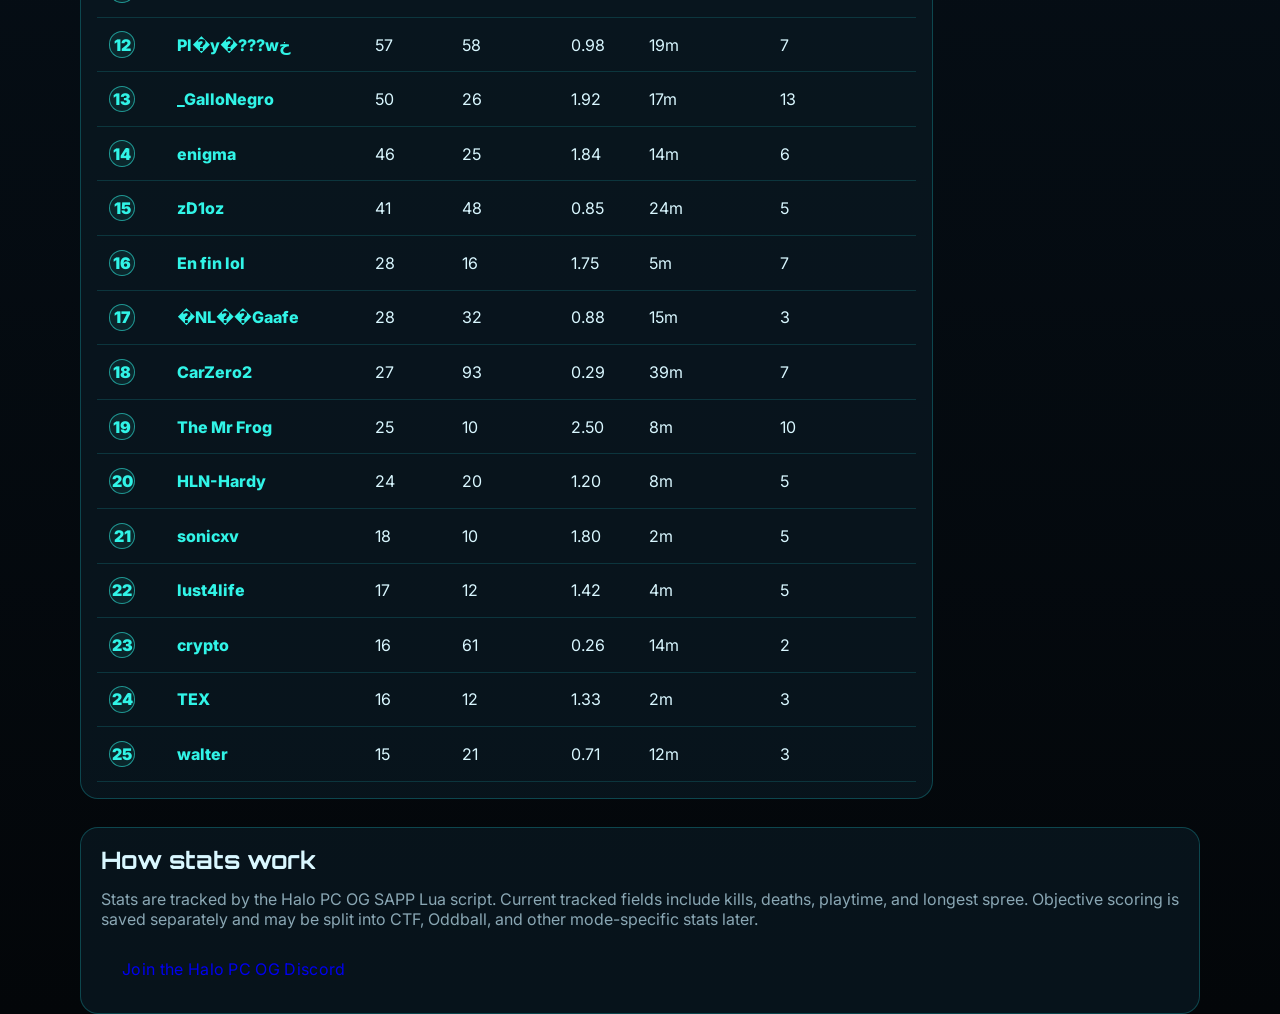
==== commit 420a652d: "Add files via upload" ====
--- a/stats/index.html
+++ b/stats/index.html
@@ -6,7 +6,7 @@
   <title>Halo PC OG Stats | Halo CE Leaderboards</title>
   <meta name="description" content="Halo PC OG player stats and leaderboards for Halo Custom Edition. View top kills, playtime, longest sprees, and player rankings." />
   <link rel="icon" href="../assets/favicon.svg" type="image/svg+xml" />
-  <link rel="stylesheet" href="../styles.css?v=18" />
+  <link rel="stylesheet" href="../styles.css?v=19" />
 </head>
 <body>
   <div class="page">
@@ -120,6 +120,8 @@
             </table>
           </div>
         </article>
+        <div class="side-leaderboards">
+
 
         <article class="panel">
           <div class="panel-heading">
@@ -140,6 +142,7 @@
             <li>Loading stats...</li>
           </ol>
         </article>
+        </div>
       </section>
 
       <section class="panel stats-note">
--- a/styles.css
+++ b/styles.css
@@ -640,3 +640,84 @@
     margin-top: 0 !important;
   }
 }
+
+
+/* Correct side leaderboard column layout */
+@media (min-width: 901px) {
+  .leaderboard-grid {
+    display: grid !important;
+    grid-template-columns: minmax(0, 1fr) 255px !important;
+    gap: 0.75rem !important;
+    align-items: start !important;
+  }
+
+  .leaderboard-grid > .panel:first-child {
+    grid-column: 1 !important;
+    grid-row: 1 !important;
+  }
+
+  .side-leaderboards {
+    grid-column: 2 !important;
+    grid-row: 1 !important;
+    display: flex !important;
+    flex-direction: column !important;
+    gap: 0.75rem !important;
+    align-self: start !important;
+  }
+
+  .side-leaderboards > .panel {
+    width: 255px !important;
+    max-width: 255px !important;
+    margin: 0 !important;
+  }
+}
+
+@media (max-width: 900px) {
+  .leaderboard-grid {
+    display: grid !important;
+    grid-template-columns: 1fr !important;
+    gap: 0.75rem !important;
+  }
+
+  .side-leaderboards {
+    display: grid !important;
+    gap: 0.75rem !important;
+  }
+
+  .side-leaderboards > .panel {
+    max-width: none !important;
+  }
+}
+
+/* Circular rank badges */
+.stats-table .rank-badge {
+  display: inline-flex;
+  align-items: center;
+  justify-content: center;
+  width: 1.65rem;
+  height: 1.65rem;
+  border-radius: 999px;
+  border: 1px solid rgba(49, 244, 231, 0.55);
+  background: rgba(49, 244, 231, 0.08);
+  color: var(--cyan, #31f4e7);
+  font-weight: 900;
+  line-height: 1;
+}
+
+.stats-table tr.rank-gold .rank-badge {
+  background: #ffdd57;
+  border-color: #ffdd57;
+  color: #061018;
+}
+
+.stats-table tr.rank-silver .rank-badge {
+  background: #dceeff;
+  border-color: #dceeff;
+  color: #061018;
+}
+
+.stats-table tr.rank-bronze .rank-badge {
+  background: #ffa84c;
+  border-color: #ffa84c;
+  color: #061018;
+}
